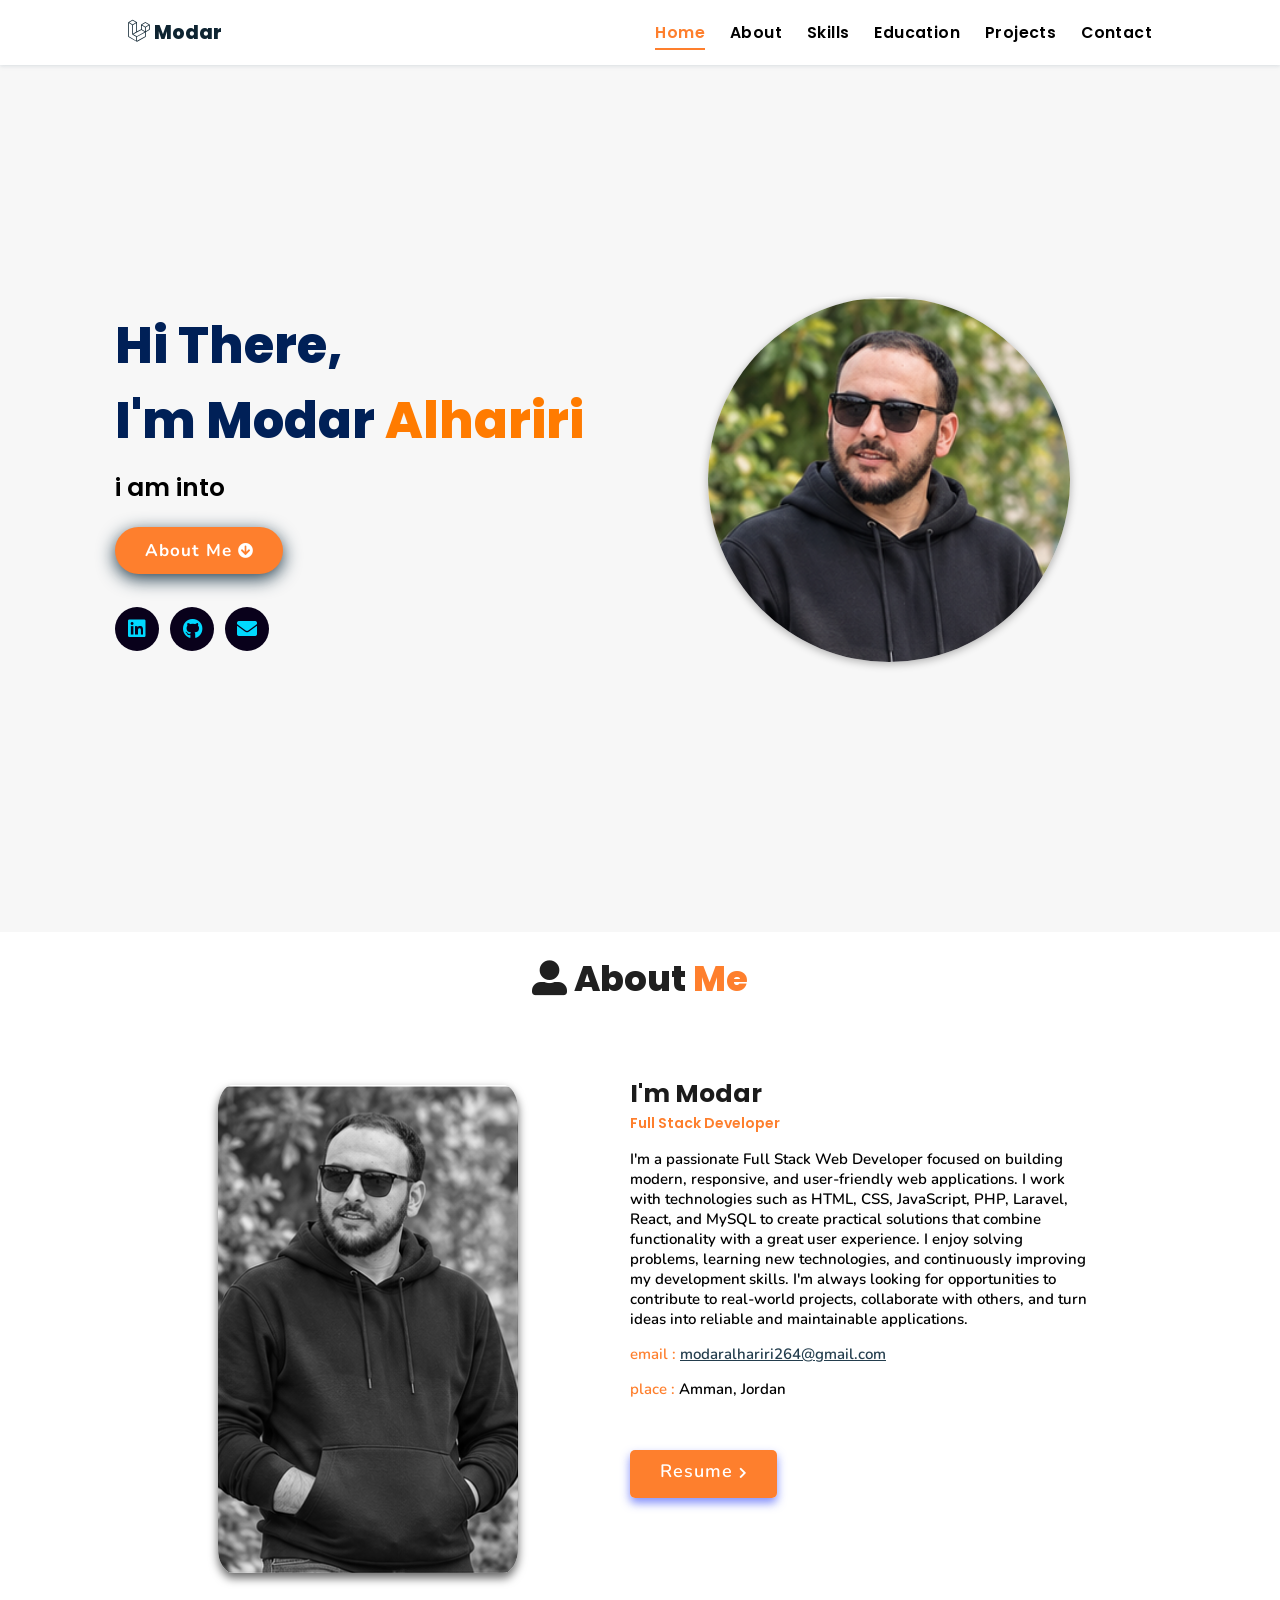
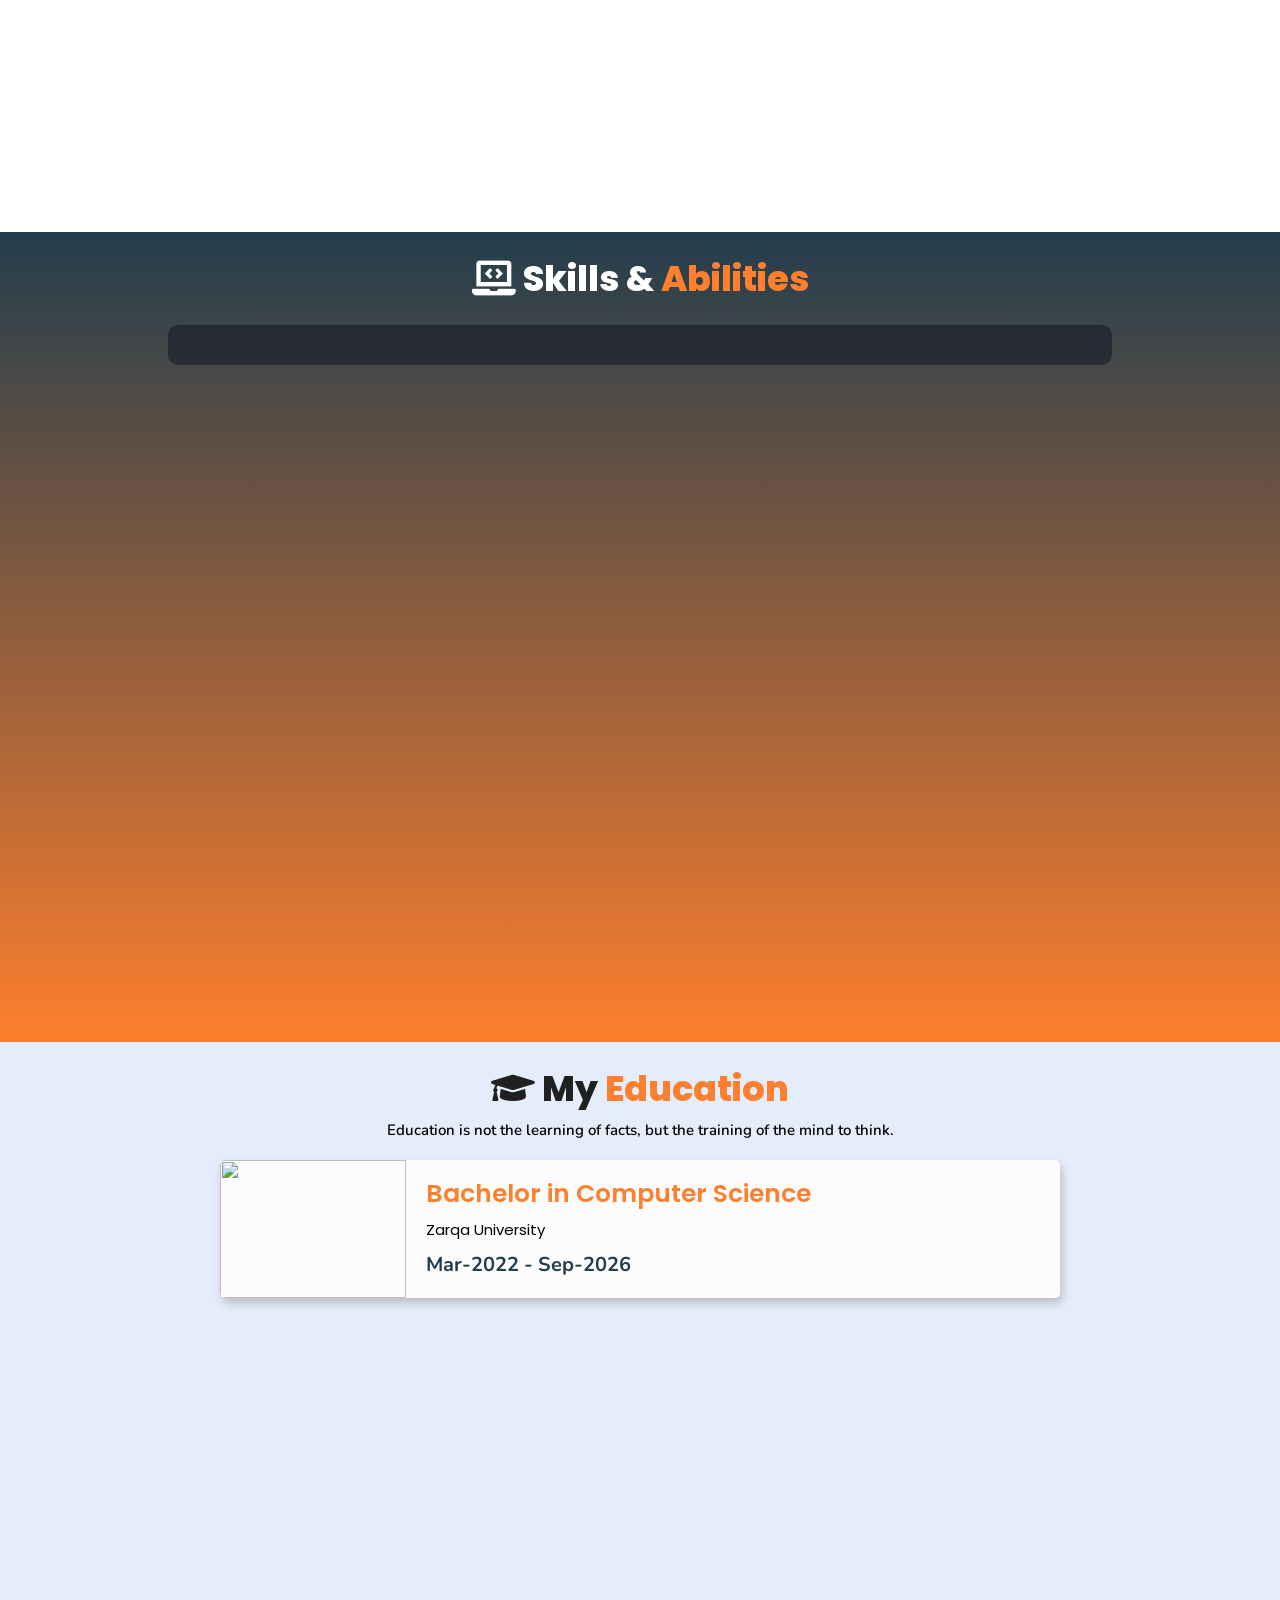
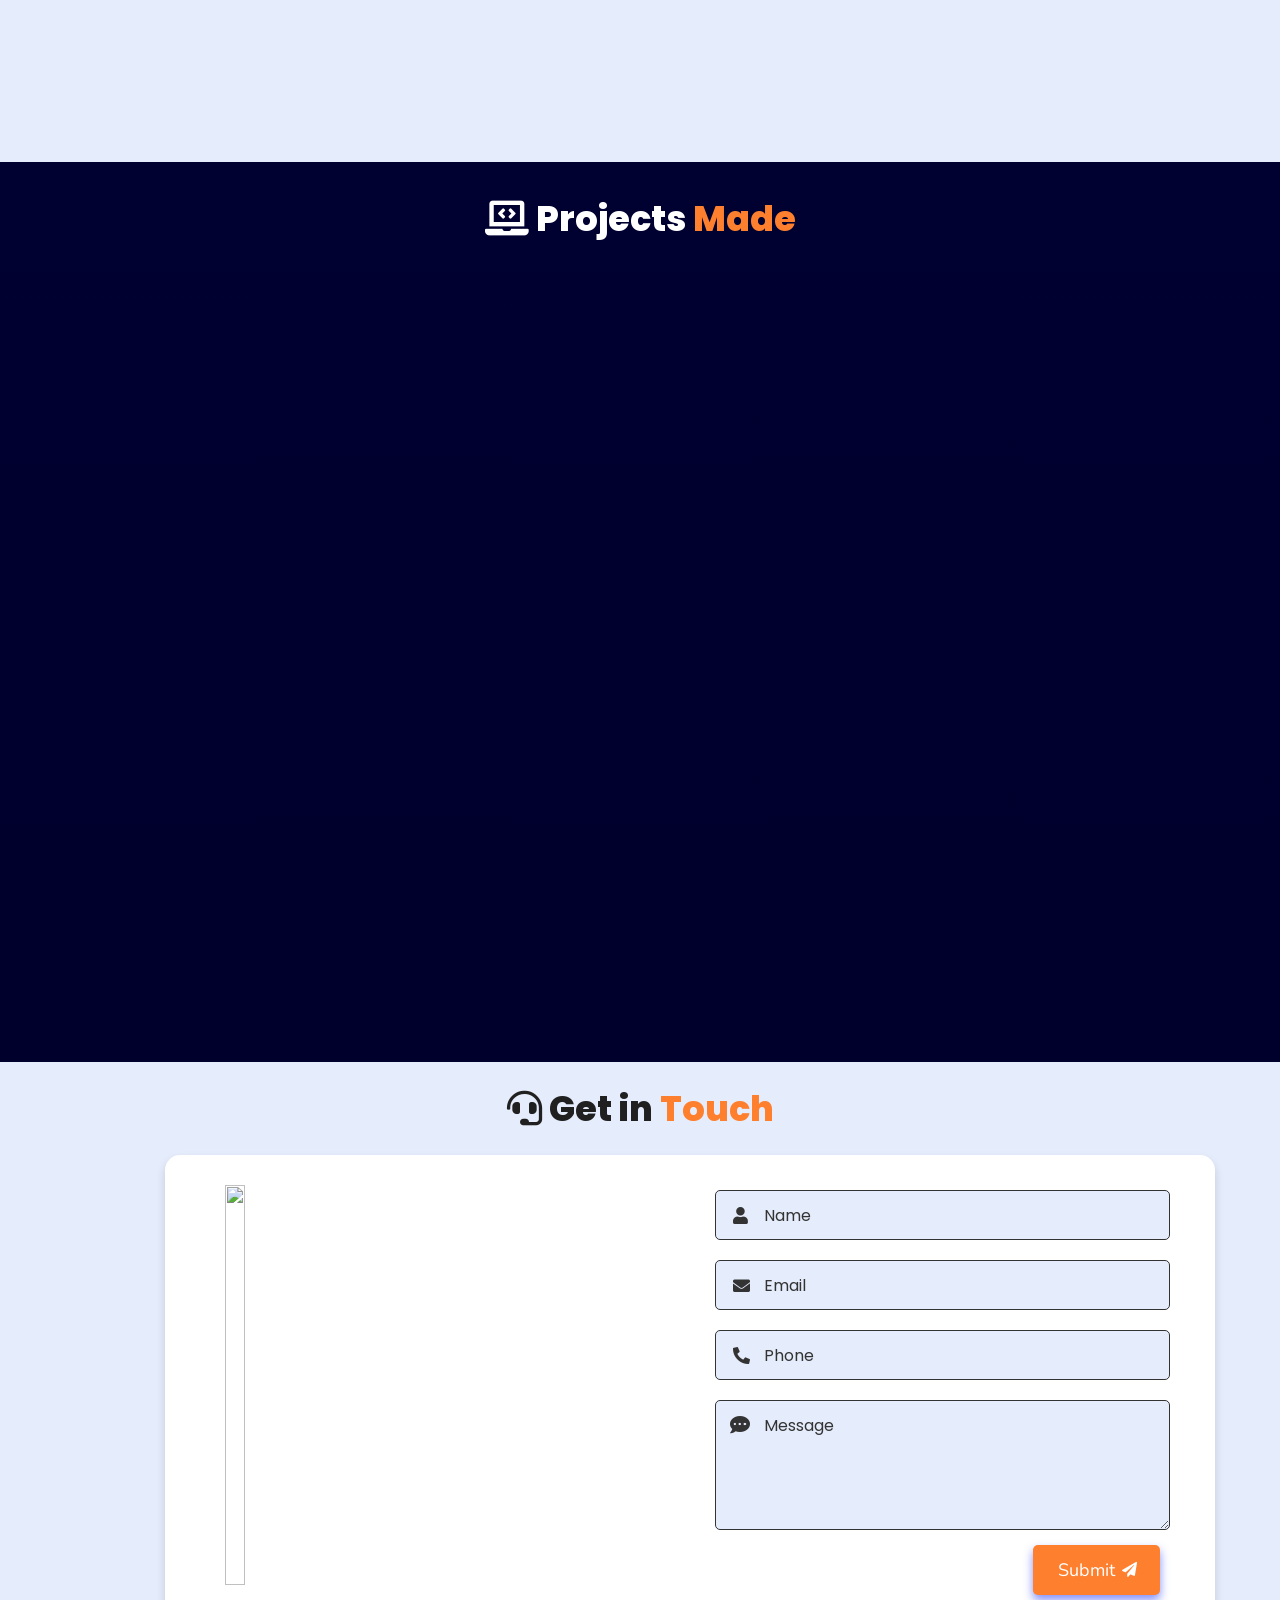
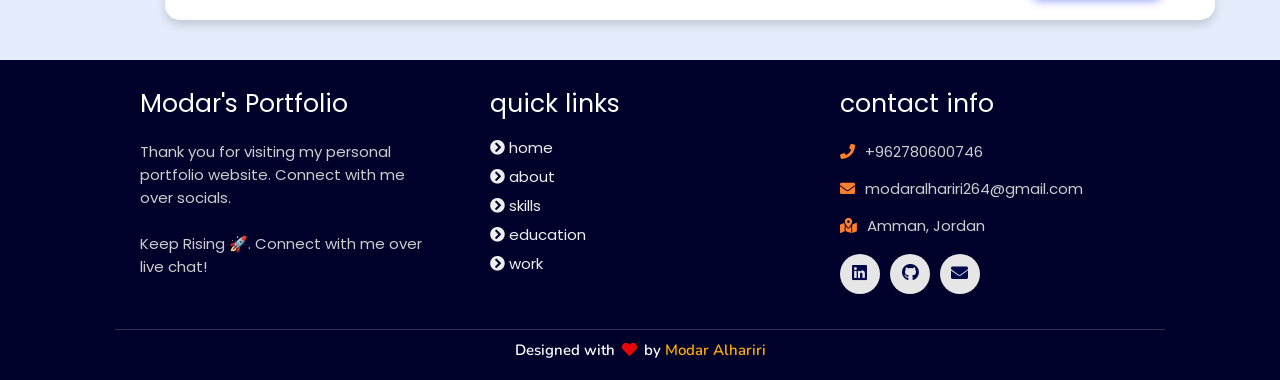
==== index.html @ 778450c9 "my portfolio" ====
<!DOCTYPE html>
<html lang="en">
<head>
    <meta charset="UTF-8">
    <meta http-equiv="X-UA-Compatible" content="IE=edge">
    <meta name="viewport" content="width=device-width, initial-scale=1.0">
    <meta name="keywords" content="Modar Alhariri, portfolio, Modar, full stack dev, personal portfolio lifecodes, portfolio design, portfolio website, personal portfolio" />
    <meta name="description" content="Welcome to Modar's Portfolio. Full-Stack Web Developer and Android App Developer" />
    <!-- Custom CSS -->
    <link rel="stylesheet" href="./assets/css/style.css">
    <!-- Font Awesome -->
    <link rel="stylesheet" href="https://cdnjs.cloudflare.com/ajax/libs/font-awesome/5.15.3/css/all.min.css" integrity="sha512-iBBXm8fW90+nuLcSKlbmrPcLa0OT92xO1BIsZ+ywDWZCvqsWgccV3gFoRBv0z+8dLJgyAHIhR35VZc2oM/gI1w==" crossorigin="anonymous" referrerpolicy="no-referrer" />
    <!-- Favicon -->
    <link id='favicon' rel="shortcut icon" href="./assets/images/favicon.png" type="image/x-png">
    
    <title>Portfolio | Modar Alhariri</title>
</head>
<body oncontextmenu="return false">

<!-- pre loader -->
<!-- <div class="loader-container">
  <img draggable="false" src="./assets/images/preloader.gif" alt="">
</div> -->

<!-- navbar starts -->
 <br>
 <br>
<header>
        <a href="/" class="logo"><i class="fab fa-laravel"></i> Modar</a>

        <div id="menu" class="fas fa-bars"></div>
        <nav class="navbar">
            <ul>
            <li><a class="active" href="#home">Home</a></li>
            <li><a href="#about">About</a></li>
            <li><a href="#skills">Skills</a></li>
            <li><a href="#education">Education</a></li>
            <li><a href="#work">Projects</a></li>
            <!-- <li><a href="#experience">Experience</a></li> -->
            <li><a href="#contact">Contact</a></li>
            </ul>
        </nav>
</header>
<!-- navbar ends -->


<!-- hero section starts -->
<section class="home" id="home">
    <div id="particles-js"></div>

    <div class="content">
    <h2>Hi There,<br/> I'm Modar <span>Alhariri</span></h2>
    <p>i am into <span class="typing-text"></span></p>
    <a href="#about" class="btn"><span>About Me</span>
      <i class="fas fa-arrow-circle-down"></i>
    </a>
    <div class="socials">
        <ul class="social-icons">
          <li><a class="linkedin" aria-label="LinkedIn" href="https://www.linkedin.com/in/modar-alhariri/" target="_blank"><i class="fab fa-linkedin"></i></a></li> 
          <li><a class="github" aria-label="GitHub" href="https://github.com/Modar-Alhariri" target="_blank"><i class="fab fa-github"></i></a></li>
          <li><a href="mailto:modaralhariri264@gmail.com" class="fas fa-envelope" aria-label="Mail" target="_blank"></a></li>
          <!-- <li><a class="twitter" aria-label="Twitter" href="https://twitter.com/jigar_sable" target="_blank"><i class="fab fa-twitter"></i></a></li> -->
          <!-- <li><a class="telegram" aria-label="Telegram" href="https://t.me/lifecode5" target="_blank"><i class="fab fa-telegram-plane"></i></a></li> -->
          <!-- <li><a class="instagram" aria-label="Instagram" href="https://www.instagram.com/jigarsable.dev"><i class="fab fa-instagram" target="_blank"></i></a></li> -->
          <!-- <li><a class="dev" aria-label="WhatsApp" href="https://dev.to/jigarsable" target="_blank"><i class="fab fa-dev"></i></a></li> -->
        </ul>
      </div>
    </div>
<div class="image">
    <img draggable="false" class="tilt" src="./assets/images/hero.png" alt="profile picture" >
</div>
</section>
<!-- hero section ends -->


<!-- about section starts -->
<section class="about" id="about">
    <h2 class="heading"><i class="fas fa-user-alt"></i> About <span style="color: #FE7F2D;">Me</span></h2>
    
    <div class="row">

    <div class="image">
        <img draggable="false" class="tilt" src="./assets/images/hero2.png" alt="">
    </div>
    <div class="content">
        <h3>I'm Modar</h3>
        <span class="tag">Full Stack Developer</span>
        
        <p>I'm a passionate Full Stack Web Developer focused on building modern, responsive, and user-friendly web applications. I work with technologies such as HTML, CSS, JavaScript, PHP, Laravel, React, and MySQL to create practical solutions that combine functionality with a great user experience.

           I enjoy solving problems, learning new technologies, and continuously improving my development skills. I'm always looking for opportunities to contribute to real-world projects, collaborate with others, and turn ideas into reliable and maintainable applications. </p>
        
        <div class="box-container">
            <!-- <div class="box">
              <p><span> age: </span> 20</p>
              <p><span> phone : </span> +91 XXX-XXX-XXXX</p>
            </div> -->
            <div class="box">
              <p><span> email : </span> <a href="mailto:modaralhariri264@gmail.com" style="color: #233D4D; text-decoration: underline;">modaralhariri264@gmail.com</a></p>
              <p><span> place : </span> Amman, Jordan </p>
            </div>
        </div>
        
        <div class="resumebtn">
            <a href="https://drive.google.com/file/d/1rZiXl562q7aVyk1kJ2nO85YBAq8ixTiw/view" target="_blank" class="btn"><span>Resume</span>
                <i class="fas fa-chevron-right"></i>
            </a>
        </div>

    </div>
    </div>
</section>
<!-- about section ends -->

<!-- skills section starts -->
<section class="skills" id="skills">

    <h2 class="heading"><i class="fas fa-laptop-code"></i> Skills & <span>Abilities</span></h2>

    <div class="container">
          <div class="row" id="skillsContainer">

            <!-- <div class="bar">
              <div class="info">
                <img src="https://img.icons8.com/color/48/000000/adobe-xd.png"/>
                <span>AdobeXD</span>
              </div>
            </div> -->

      </div>
</div>
</section>
<!-- skills section ends -->


<!-- education section starts -->
<section class="education" id="education">

  <h1 class="heading"><i class="fas fa-graduation-cap"></i> My <span style="color: #FE7F2D;">Education</span></h1>

    <p class="qoute">Education is not the learning of facts, but the training of the mind to think.</p>

    <div class="box-container">

    <div class="box">
        <div class="image">
        <img draggable="false" src="https://tse4.mm.bing.net/th/id/OIP._4QsrAkvlSjh6GRuEsWIvAHaE8?r=0&rs=1&pid=ImgDetMain&o=7&rm=3" alt="">
        </div>
        <div class="content">
        <h3>Bachelor in Computer Science</h3>
        <p>Zarqa University  </p>
        <h4>Mar-2022  -  Sep-2026 </h4>
        </div>
    </div>

    <!-- <div class="box">
      <div class="image">
      <img draggable="false" src="./assets/images/educat/school.jpg" alt="">
      </div>
      <div class="content">
      <h3>HSC Science | Informatic Practices</h3>
      <p>Shri  L. G. Haria Multipurpose School | CBSE</p>
      <h4>2018-2020 | Completed</h4>
      </div>
    </div> -->

</div>
</section>
<!-- education section ends -->


<!-- work project section starts -->
<section class="work" id="work">

  <h2 class="heading"><i class="fas fa-laptop-code"></i> Projects <span>Made</span></h2>

  <div class="box-container">

    <!-- <div class="box tilt">
      <img draggable="false" src="./assets/images/projects/portfolio1.PNG" alt="" />
      <div class="content">
        <div class="tag">
        <h3>Portfolio Website</h3>
        </div>
        <div class="desc">
          <p>Personal portfolio website. Don't need much info about it, just scroll down. You're here only!</p>
          <div class="btns">
            <a href="#" class="btn" target="_blank"><i class="fas fa-eye"></i> View</a>
            <a href="https://github.com/jigar-sable/Portfolio-Website" class="btn" target="_blank">Code <i class="fas fa-code"></i></a>
          </div>
        </div>
      </div>
    </div> -->

</div>

<!-- view all button -->
<!-- <div class="viewall">
  <a href="/projects" class="btn"><span>View All</span>
    <i class="fas fa-arrow-right"></i>
</a>
</div> -->

</section>
<!-- work project section ends -->

<!-- experience section starts -->
<!-- <section class="experience" id="experience">

  <h2 class="heading"><i class="fas fa-briefcase"></i> Experience </h2>

  <div class="timeline">

    <div class="container right">
      <div class="content">
        <div class="tag">
          <h2>Self Employed</h2>
        </div>
        <div class="desc">
            <h3>Full Stack Developer</h3>
            <p>Oct 2021 - present</p>
        </div>
      </div>
    </div>

    <div class="container left">
      <div class="content">
        <div class="tag">
          <h2>Mapstreak Flyseas</h2>
        </div>
        <div class="desc">
            <h3>Web Developer | Internship</h3>
            <p>June 2021 - Dec 2021</p>
        </div>
      </div>
    </div>

    <div class="container right">
      <div class="content">
        <div class="tag">
          <h2>The Spark Foundation</h2>
        </div>
        <div class="desc">
            <h3>Website Developer | Internship</h3>
            <p>May 2021 - June 2021</p>
        </div>
      </div>
    </div>

    <div class="container left">
      <div class="content">
        <div class="tag">
          <h2>The Spark Foundation</h2>
        </div>
        <div class="desc">
            <h3>Mobile Application Developer | Internship</h3>
            <p>April 2021 - May 2021</p>
        </div>
      </div>
    </div>

    <div class="container right">
      <div class="content">
        <div class="tag">
          <h2>Frshr Technologies</h2>
        </div>
        <div class="desc">
            <h3>Wordpress Developer | Internship</h3>
            <p>April 2021 - April 2021</p>
        </div>
      </div>
    </div>

    <div class="container left">
      <div class="content">
        <div class="tag">
          <h2>WonderingBlog</h2>
        </div>
        <div class="desc">
            <h3>Web Development & SEO | Internship</h3>
            <p>March 2021 - April 2021</p>
        </div>
      </div>
    </div>
  </div>

  <div class="morebtn">
    <a href="/experience" class="btn"><span>View All</span>
      <i class="fas fa-arrow-right"></i>
  </a>
  </div>

</div>

</section> -->
<!-- experience section ends -->

<!-- contact section starts -->
<section class="contact" id="contact">
  
  <h2 class="heading"><i class="fas fa-headset"></i> Get in <span style="color: #FE7F2D;">Touch</span></h2>

  <div class="container">
    <div class="content">
      <div class="image-box">
        <img draggable="false" src="./assets/images/contact1.png" alt="">
      </div>
    <form id="contact-form">
      
      <div class="form-group">
        <div class="field">
          <input type="text" name="name" placeholder="Name" required>
          <i class='fas fa-user'></i>
        </div>
        <div class="field">
          <input type="text" name="email" placeholder="Email" required>
          <i class='fas fa-envelope'></i>
        </div>
        <div class="field">
          <input type="text" name="phone" placeholder="Phone">
          <i class='fas fa-phone-alt'></i>
        </div>
        <div class="message">
        <textarea placeholder="Message" name="message" required></textarea>
        <i class="fas fa-comment-dots"></i>
        </div>
        </div>
      <div class="button-area">
        <button type="submit">
          Submit <i class="fa fa-paper-plane"></i></button>
      </div>
    </form>
  </div>
  </div>
</section>
<!-- contact section ends -->


<!-- footer section starts -->
<section class="footer" >

  <div class="box-container">

      <div class="box">
          <h3>Modar's Portfolio</h3>
          <p>Thank you for visiting my personal portfolio website. Connect with me over socials. <br/> <br/> Keep Rising 🚀. Connect with me over live chat!</p>
      </div>

      <div class="box">
          <h3>quick links</h3>
          <a href="#home"><i class="fas fa-chevron-circle-right"></i> home</a>
          <a href="#about"><i class="fas fa-chevron-circle-right"></i> about</a>
          <a href="#skills"><i class="fas fa-chevron-circle-right"></i> skills</a>
          <a href="#education"><i class="fas fa-chevron-circle-right"></i> education</a>
          <a href="#work"><i class="fas fa-chevron-circle-right"></i> work</a>
          <!-- <a href="#experience"><i class="fas fa-chevron-circle-right"></i> experience</a> -->
      </div>

      <div class="box">
          <h3>contact info</h3>
          <p> <i class="fas fa-phone"></i>+962780600746</p>
          <p> <i class="fas fa-envelope"></i>modaralhariri264@gmail.com</p>
          <p> <i class="fas fa-map-marked-alt"></i>Amman, Jordan</p>
          <div class="share">

              <a href="https://www.linkedin.com/in/modar-alhariri/" class="fab fa-linkedin" aria-label="LinkedIn" target="_blank"></a>
              <a href="https://github.com/Modar-Alhariri" class="fab fa-github" aria-label="GitHub" target="_blank"></a>
              <a href="mailto:modaralhariri264@gmail.com" class="fas fa-envelope" aria-label="Mail" target="_blank"></a>
              <!-- <a href="https://twitter.com/jigar_sable" class="fab fa-twitter" aria-label="Twitter" target="_blank"></a> -->
              <!-- <a href="https://t.me/lifecode5" class="fab fa-telegram-plane" aria-label="Telegram" target="_blank"></a> -->
          </div>
      </div>
  </div>

  <h1 class="credit">Designed with <i class="fa fa-heart pulse"></i> by <a href="https://www.linkedin.com/in/modar-alhariri/"> Modar Alhariri</a></h1>

</section>
<!-- footer section ends -->


<!-- scroll top btn -->
<a href="#home" aria-label="ScrollTop" class="fas fa-angle-up" id="scroll-top"></a>
<!-- scroll back to top -->


<!-- ==== ALL MAJOR JAVASCRIPT CDNS STARTS ==== -->
<!-- jquery cdn -->
<script src="https://cdnjs.cloudflare.com/ajax/libs/jquery/3.6.0/jquery.min.js" integrity="sha512-894YE6QWD5I59HgZOGReFYm4dnWc1Qt5NtvYSaNcOP+u1T9qYdvdihz0PPSiiqn/+/3e7Jo4EaG7TubfWGUrMQ==" crossorigin="anonymous" referrerpolicy="no-referrer"></script>

<!-- typed.js cdn -->
<script src="https://cdnjs.cloudflare.com/ajax/libs/typed.js/2.0.5/typed.min.js" integrity="sha512-1KbKusm/hAtkX5FScVR5G36wodIMnVd/aP04af06iyQTkD17szAMGNmxfNH+tEuFp3Og/P5G32L1qEC47CZbUQ==" crossorigin="anonymous" referrerpolicy="no-referrer"></script>

<!-- particle.js links -->
<script src="./assets/js/particles.min.js"></script>
<script src="./assets/js/app.js"></script>

<!-- vanilla tilt.js links -->
<script src="https://cdnjs.cloudflare.com/ajax/libs/vanilla-tilt/1.7.0/vanilla-tilt.min.js" integrity="sha512-SttpKhJqONuBVxbRcuH0wezjuX+BoFoli0yPsnrAADcHsQMW8rkR84ItFHGIkPvhnlRnE2FaifDOUw+EltbuHg==" crossorigin="anonymous" referrerpolicy="no-referrer"></script>

<!-- scroll reveal anim -->
<script src="https://unpkg.com/scrollreveal"></script>

<script
      type="text/javascript"
      src="https://cdn.jsdelivr.net/npm/emailjs-com@3/dist/email.min.js"
    ></script>

<!-- ==== ALL MAJOR JAVASCRIPT CDNS ENDS ==== -->

<script src="./assets/js/script.js"></script>

</body>
</html>
---- assets/css/style.css ----
@import url("https://fonts.googleapis.com/css2?family=Poppins:wght@400;600;700&display=swap");
@import url("https://fonts.googleapis.com/css2?family=Nunito:ital,wght@0,300;0,400;0,600;0,700;1,300;1,400&display=swap");

* {
  margin: 0;
  padding: 0;
  box-sizing: border-box;
  text-decoration: none;
  outline: none;
  border: none;
  /* text-transform: capitalize; */
  transition: all 0.2s linear;
}
html {
  font-size: 62.5%;
  overflow-x: hidden;
  scroll-behavior: smooth;
}
body {
  background: #f7f7f7;
  font-family: "Poppins", sans-serif;
}

*::selection {
  background: #00ae1a;
  color: #fff;
}

html {
  font-size: 62.5%;
  overflow-x: hidden;
}
html::-webkit-scrollbar {
  width: 0.8rem;
}
html::-webkit-scrollbar-track {
  background: rgb(235, 202, 245);
}
html::-webkit-scrollbar-thumb {
  background: #00af38;
}

/* pre loader start */
.loader-container {
  position: fixed;
  top: 0;
  left: 0;
  z-index: 10000;
  background: #e6eff1;
  display: flex;
  align-items: center;
  justify-content: center;
  height: 100%;
  width: 100%;
}
.loader-container.fade-out {
  top: -120%;
}
/* pre loader end */

/* navbar starts */
header {
  position: fixed;
  top: 0;
  left: 0;
  right: 0;
  z-index: 1000;
  display: flex;
  align-items: center;
  justify-content: space-between;
  padding: 1.7rem 10%;
  height: 6.5rem;
  background-color: #fff;
  box-shadow: 0 1px 4px rgba(146, 161, 176, 0.3);
}
section {
  min-height: 100vh;
  padding: 2rem 9%;
}
.heading {
  font-size: 3.5rem;
  color: rgb(32, 32, 32);
  font-weight: 800;
  text-align: center;
}
.heading span {
  color: rgb(115, 3, 167);
}
header .logo {
  font-size: 1.9rem;
  font-weight: 800;
  text-decoration: none;
  color: #0e2431;
}
header .logo i {
  font-size: 2.2rem;
}
header .logo:hover {
  color: #FE7F2D;
}
header .navbar ul {
  list-style: none;
  display: flex;
  justify-content: center;
  align-items: center;
}
header .navbar li {
  margin-left: 2.5rem;
}
header .navbar ul li a {
  font-size: 1.57rem;
  color: #000000;
  font-weight: 600;
  text-decoration: none;
  letter-spacing: 0.04rem;
  transition: 0.2s;
}
header .navbar ul li a.active,
header .navbar ul li a:hover {
  color: #FE7F2D;
  border-bottom: 0.2rem solid #FE7F2D;
  padding: 0.5rem 0;
}
/* navbar ends */

/* hamburger icon starts*/
#menu {
  font-size: 3rem;
  cursor: pointer;
  color: rgb(23, 63, 2);
  display: none;
}
@media (max-width: 768px) {
  #menu {
    display: block;
  }
  header .navbar {
    position: fixed;
    top: 6.5rem;
    right: -120%;
    width: 75%;
    height: 100%;
    text-align: left;
    align-items: flex-start;
    background-color: #0e0f31;
  }
  header .navbar ul {
    flex-flow: column;
    padding: 1rem;
  }
  header .navbar ul li {
    text-align: center;
    width: 100%;
    margin: 1rem 0;
    border-radius: 0.5rem;
    width: 26rem;
  }
  header .navbar ul li a {
    display: block;
    padding: 1rem;
    text-align: left;
    color: #fff;
    font-size: 2rem;
  }
  header .navbar ul li a.active,
  header .navbar ul li a:hover {
    padding: 1rem;
    color: #fff;
    border-radius: 0.5rem;
    border-bottom: 0.5rem solid #6D0808;
  }
  .fa-times {
    transform: rotate(180deg);
  }
  header .navbar.nav-toggle {
    right: 0;
  }
}
/* hamburger icon ends */

/* hero section starts*/
.home {
  position: relative;
  display: flex;
  flex-wrap: wrap;
  gap: 1.5rem;
  min-height: 100vh;
  align-items: center;
}
.home #particles-js {
  position: absolute;
  top: 0;
  left: 0;
  height: 100%;
  width: 100%;
}
.home::before {
  content: "";
  position: absolute;
  top: 0;
  left: 0;
  height: 100%;
  width: 100%;
}
.home .content {
  flex: 1 1 40rem;
  padding-top: 1rem;
  z-index: 1;
}
.home .image {
  flex: 1 1 40rem;
  z-index: 1;
}
.home .image img {
  width: 70%;
  margin-left: 6rem;
  border-radius: 50%;
  box-shadow: 0 2px 8px rgba(0, 0, 0, 0.3);
  cursor: pointer;
}
.home .image img:hover {
  box-shadow: 0 5px 15px rgba(0, 0, 0, 0.5);
}
.home .content h2 {
  font-size: 5rem;
  font-weight: 800;
  color: #002057;
}
.home .content h2 span {
  font-size: 5rem;
  font-weight: 800;
  color: #ff7b00;
}
.home .content p {
  font-size: 2.5rem;
  color: #000;
  font-weight: 600;
  padding: 1rem 0;
}
.home .content p span {
  font-size: 2.5rem;
  color: #FE7F2D;
  font-weight: 600;
  padding: 1rem 0;
}
.home .btn {
  margin-top: 1rem;
  position: absolute;
  line-height: 0;
  padding: 1.6rem 3rem;
  border-radius: 4em;
  transition: 0.5s;
  color: #fff;
  background: #FE7F2D;
  box-shadow: 0px 5px 18px #233D4D;
  font-family: "Nunito", sans-serif;
}
.home .btn span {
  font-weight: 700;
  font-size: 1.7rem;
  letter-spacing: 0.1rem;
}
.home .btn i {
  margin-left: 0.3rem;
  font-size: 1.5rem;
  transition: 0.3s;
}
.home .btn:hover {
  background: #1a047e;
}
.home .btn:hover i {
  transform: translateX(5px);
}
/* social icons start */
.socials {
  position: relative;
  margin-top: 9rem;
}
.socials .social-icons {
  padding-left: 0;
  margin-bottom: 0;
  list-style: none;
}
.socials .social-icons li {
  display: inline-block;
  margin-bottom: 14px;
}
.social-icons a {
  font-size: 2rem;
  display: inline-block;
  line-height: 44px;
  color: #00d9ff;
  background-color: #09011b;
  width: 44px;
  height: 44px;
  text-align: center;
  margin-right: 8px;
  border-radius: 100%;
  -webkit-transition: all 0.2s linear;
  -o-transition: all 0.2s linear;
  transition: all 0.2s linear;
}
.social-icons a:active,
.social-icons a:focus,
.social-icons a:hover {
  color: #fff;
  background-color: #0685da;
}
.social-icons a.github:hover {
  background-color: #0e0e0e;
}
.social-icons a.twitter:hover {
  background-color: #00aced;
}
.social-icons a.linkedin:hover {
  background-color: #007bb6;
}
.social-icons a.dev:hover {
  background-color: #070707;
}
.social-icons a.instagram:hover {
  background-color: #ee00da;
}
/* social icons end */

/* hero media queries starts*/
@media (max-width: 450px) {
  .home .btn {
    margin: 4rem 0;
  }
  .socials {
    margin-top: 12rem;
  }
  .home .image img {
    margin-top: -12rem;
  }
  .home .content p {
    font-size: 2.2rem;
  }
  .home .content p span {
    font-size: 2.2rem;
  }
}
/* hero media queries ends*/
/* hero section end */

/* about section starts */
.about {
  background: rgb(255, 255, 255);
}
.about .row {
  display: flex;
  flex-direction: row;
  gap: 2rem;
  flex-wrap: wrap;
  padding: 4rem;
}
.about .row .image {
  text-align: center;
  flex: 1 1 35rem;
}
.about .row .image img {
  margin: 4rem;
  width: 30rem;
  height: auto;
  border-radius: 5%;
  box-shadow: 0 5px 10px rgba(0, 0, 0, 0.6);
  mix-blend-mode: luminosity;
  transition: 0.3s;
  cursor: pointer;
}
.about .row .image img:hover {
  mix-blend-mode: normal;
}
.about .row .content {
  flex: 1 1 45rem;
  padding: 3rem;
}
.about .row .content h3 {
  color: rgb(27, 27, 27);
  font-size: 2.5rem;
}
.about .row .content .tag {
  font-size: 1.4rem;
  color: #FE7F2D;
  font-weight: 600;
  margin-top: 1rem;
}
.about .row .content p {
  font-size: 1.5rem;
  margin-top: 1.5rem;
  font-family: "Nunito";
  font-weight: 600;
  text-transform: none;
}
.about .row .content .box-container {
  display: flex;
  flex-wrap: wrap;
  gap: 1.5rem;
  font-family: "Nunito";
  font-weight: 600;
}
.about .row .content .box-container .box p {
  text-transform: none;
}
.about .row .content .box-container .box p span {
  color: #FE7F2D;
}
.resumebtn {
  margin-top: 6rem;
}
.resumebtn .btn {
  padding: 1.7rem 3rem;
  border-radius: 0.5em;
  transition: 0.3s;
  color: #fff;
  background: #FE7F2D;
  box-shadow: 0px 5px 10px rgba(48, 68, 247, 0.6);
  font-family: "Nunito", sans-serif;
}
.resumebtn .btn span {
  font-weight: 600;
  font-size: 1.8rem;
  letter-spacing: 0.1rem;
}
.resumebtn .btn i {
  margin-left: 0.3rem;
  font-size: 1.2rem;
  transition: 0.3s;
}
.resumebtn .btn:hover {
  background: #1a047e;
}
.resumebtn .btn:hover i {
  transform: translateX(5px);
}
/* about media queries starts*/
@media screen and (max-width: 600px) {
  .about .row .image {
    margin-top: 2rem;
  }
  .about .row .image img {
    margin: 0 auto;
    width: 80%;
    mix-blend-mode: normal;
  }
  .about .row {
    padding: 0.5rem;
    margin-bottom: 7rem;
  }
  .about .row .content {
    padding: 1rem;
  }
  .about .row .content .box-container {
    gap: 0;
  }
}
/* about media queries ends*/
/* about section ends */

/* skills section starts */
.skills {
  min-height: 90vh;
  background: linear-gradient(to bottom, #233D4D, #FE7F2D);
}
.skills h2 {
  color: #fff;
}
.skills .heading span {
  color: #FE7F2D;
}
.skills .container {
  background: rgba(0, 0, 22, 0.4);
  color: #fff;
  border-radius: 1rem;
  padding: 2rem;
  width: 90%;
  margin: auto;
  margin-top: 2rem;
}
.skills .container .row {
  display: grid;
  grid-template-columns: repeat(5, 1fr);
  flex-wrap: wrap;
  gap: 1.8rem;
}
.skills .container .bar {
  margin-bottom: 15px;
  padding: 10px;
  border-radius: 1rem;
  box-shadow: 0 4px 10px rgba(0, 0, 0, 0.2);
  background: rgba(0, 0, 22, 0.9);
  transition: 0.2s;
}
.skills .container .bar:hover {
  box-shadow: 0 8px 10px rgba(0, 2, 68, 0.8) !important;
  background-color: rgba(0, 0, 0, 0.9) !important;
}
.skills .container .bar .info {
  display: flex;
  flex-direction: column;
  align-items: center;
  gap: 1rem;
  margin-top: 1rem;
}
.skills .container .bar .info i {
  font-size: 4rem;
}
.skills .container .bar .info span {
  font-size: 2rem;
  font-weight: 500;
  font-family: "Poppins";
  margin-left: 0.5rem;
}
/* skills media queries starts*/
@media screen and (max-width: 600px) {
  .skills .container {
    padding: 0;
    margin: 0;
  }
  .skills .container .row {
    grid-template-columns: repeat(2, 1fr);
    margin: 1rem;
    padding: 2rem 0.2rem 2rem 0.2rem;
    gap: 1rem;
  }
  .skills .container {
    margin-top: 5px;
    width: 100%;
  }
}
/* skills media queries ends*/
/* skills section ends */

/* education section starts */
.education {
  background: #e5ecfb;
  min-height: 80vh;
}
.education .qoute {
  font-size: 1.5rem;
  text-align: center;
  font-family: "Nunito", sans-serif;
  font-weight: 600;
  margin-top: 0.5rem;
}
.education .box-container {
  display: flex;
  flex-wrap: wrap;
  justify-content: center;
  align-items: center;
  flex-direction: column;
}
.education .box-container .box {
  display: flex;
  flex-direction: row;
  width: 80%;
  border-radius: 0.5rem;
  box-shadow: 0.2rem 0.5rem 1rem rgba(0, 0, 0, 0.2);
  text-align: center;
  position: relative;
  margin-top: 2rem;
  overflow: hidden;
  transition: 0.3s;
  background: rgb(252, 252, 252);
}
.education .box-container .box:hover {
  transform: scale(1.03);
  box-shadow: 1rem 0.5rem 1.2rem rgba(0, 0, 0, 0.3);
}
.education .box-container .box .image {
  flex: 1 1 20rem;
  width: 100%;
}
.education .box-container .box img {
  object-fit: cover;
  position: relative;
  width: 100%;
  height: 100%;
}
.education .box-container .box .content {
  position: relative;
  display: flex;
  flex-direction: column;
  padding: 1rem;
  flex-wrap: wrap;
  flex: 1 1 70rem;
}
.education .box-container .box .content h3 {
  font-size: 2.5rem;
  color: #FE7F2D;
  padding: 0.5rem 0;
  font-weight: 600;
  text-align: left;
  margin-left: 1rem;
}
.education .box-container .box .content p {
  font-size: 1.5rem;
  margin-left: 1rem;
  text-align: left;
}
.education h4 {
  font-size: 2rem;
  color: #233D4D;
  text-align: left;
  margin: 1rem;
  font-family: "Nunito", sans-serif;
  font-weight: 700;
}

/* education media queries starts*/
@media screen and (max-width: 600px) {
  .education .box-container .box {
    flex-direction: column;
    width: 100%;
  }
  .education .box-container .box .image {
    width: 100%;
    height: 25rem;
  }
  .education .box-container .box img {
    width: 100%;
  }
  .education .box-container .box .content {
    position: relative;
    display: flex;
    flex-direction: column;
    padding: 1rem;
    flex-wrap: wrap;
    flex: 0;
  }
  .education .btns {
    margin-top: 2rem;
    margin-left: 1rem;
    margin-right: 1rem;
    flex-wrap: wrap;
  }
}
/* education media queries ends*/
/* education section ends */

/* work section starts */
.work {
  /* background: #010124; */
  background: linear-gradient(to bottom, #000031, #00002c);
}
.work h2 {
  color: #fff;
  padding: 1rem;
}
.work .heading span {
  color: #FE7F2D;
}
.work .box-container {
  display: flex;
  flex-wrap: wrap;
  gap: 1.5rem;
  margin: 2rem;
}
.work .box-container .box {
  flex: 1 1 30rem;
  border-radius: 0.5rem;
  box-shadow: 0 0.5rem 1rem rgba(0, 0, 0, 0.1);
  position: relative;
  overflow: hidden;
  height: 40rem;
}
.work .box-container .box img {
  height: 100%;
  width: 100%;
  object-fit: cover;
}
.work .box-container .box .content {
  height: 100%;
  width: 100%;
  position: absolute;
  top: 85%;
  left: 0;
  background: rgba(255, 255, 255, 0.9);
  display: flex;
  flex-direction: column;
}
.work .box-container .box .content .tag {
  display: flex;
  flex-direction: row;
  justify-content: space-between;
  align-items: center;
  height: 4.5rem;
  width: 100%;
  padding-left: 1rem;
  background: #FE7F2D;
  color: #EAECF0;
}
.work .box-container .box .content .tag h3 {
  font-size: 2rem;
}
.work .box-container .box:hover .content {
  top: 25%;
}
.work .desc {
  margin: 2rem;
  display: flex;
  flex-direction: column;
  justify-content: center;
}
.work .desc p {
  font-size: 1.5rem;
}
.work .desc .btns {
  display: flex;
  justify-content: space-between;
  width: 100%;
  margin-top: 2rem;
}
.work .desc .btns .btn {
  line-height: 0;
  display: inline;
  padding: 1.5rem 2.5rem;
  border-radius: 0.5rem;
  font-size: 1.5rem;
  color: #fff;
  background: rgb(12, 12, 12);
  margin-right: 2rem;
}
.work .desc .btns .btn:hover {
  background: #310ae0f5;
}
.work .viewall {
  display: flex;
  justify-content: center;
}
.work .viewall .btn {
  position: relative;
  line-height: 0;
  padding: 1.6rem 3rem;
  border-radius: 0.5em;
  transition: 0.5s;
  color: rgb(255, 255, 255);
  font-weight: 700;
  border: 2px solid #fff;
  box-shadow: 0px 5px 10px rgba(65, 84, 241, 0.4);
  text-align: center;
}
.work .viewall .btn span {
  font-weight: 600;
  font-size: 1.7rem;
  font-family: "Nunito", sans-serif;
}
.work .viewall .btn i {
  margin-left: 0.3rem;
  font-size: 1.5rem;
  transition: 0.3s;
}
.work .viewall .btn:hover {
  background: #fff;
  color: #000;
}
.work .viewall .btn:hover i {
  transform: translateX(5px);
}
/* work section ends */

/* experience section starts */
.experience .timeline {
  position: relative;
  max-width: 1200px;
  margin: 0 auto;
}
.experience .timeline::after {
  content: "";
  position: absolute;
  width: 6px;
  background: #020133;
  top: 0;
  bottom: 0;
  left: 50%;
  margin-left: -3px;
  z-index: -2;
}
.experience .container {
  padding: 10px 40px;
  position: relative;
  background-color: inherit;
  width: 50%;
}
/*circles on timeline*/
.experience .container::after {
  content: "\f0b1";
  position: absolute;
  width: 25px;
  height: 25px;
  right: -17px;
  background-color: rgb(255, 255, 255);
  border: 4px solid #ff9f55;
  top: 15px;
  border-radius: 50%;
  z-index: 100;
  font-size: 1.89rem;
  text-align: center;
  font-weight: 600;
  color: #02094b;
  font-family: "Font Awesome\ 5 Free";
}
.experience .left {
  left: 0;
}
.experience .right {
  left: 50%;
}
/* arrows pointing right */
.experience .left::before {
  content: " ";
  height: 0;
  position: absolute;
  top: 22px;
  width: 0;
  z-index: 1;
  right: 30px;
  border: medium solid #f68c09;
  border-width: 10px 0 10px 10px;
  border-color: transparent transparent transparent #f68c09;
}
/* arrows pointing left  */
.experience .right::before {
  content: " ";
  height: 0;
  position: absolute;
  top: 22px;
  width: 0;
  z-index: 1;
  left: 30px;
  border: medium solid #f68c09;
  border-width: 10px 10px 10px 0;
  border-color: transparent #f68c09 transparent transparent;
}
.experience .right::after {
  left: -16px;
}
.experience .content {
  background-color: #f68c09;
  position: relative;
  border-radius: 6px;
}
.experience .content .tag {
  font-size: 1.3rem;
  padding-top: 1.5rem;
  padding-left: 1.5rem;
}
.experience .content .desc {
  margin-left: 1.5rem;
  padding-bottom: 1rem;
}
.experience .content .desc h3 {
  font-size: 1.5rem;
  font-weight: 600;
}
.experience .content .desc p {
  font-size: 1.2rem;
}
/* view all button */
.morebtn {
  display: flex;
  justify-content: center;
}
.morebtn .btn {
  position: relative;
  line-height: 0;
  padding: 1.6rem 3rem;
  border-radius: 0.5em;
  transition: 0.5s;
  color: #fff;
  background: #2506ad;
  box-shadow: 0px 5px 10px rgba(48, 68, 247, 0.6);
  text-align: center;
}
.morebtn .btn span {
  font-weight: 600;
  font-size: 1.7rem;
  font-family: "Nunito", sans-serif;
}
.morebtn .btn i {
  margin-left: 0.3rem;
  font-size: 1.5rem;
  transition: 0.3s;
}
.morebtn .btn:hover {
  background: #1a047e;
}
.morebtn .btn:hover i {
  transform: translateX(5px);
}

/* Media queries - Responsive timeline on screens less than 600px wide */
@media screen and (max-width: 600px) {
  .experience {
    min-height: 80vh;
  }
  .experience .timeline {
    margin-top: 2rem;
  }
  .experience .timeline::after {
    left: 31px;
  }
  .experience .container {
    width: 100%;
    padding-left: 8rem;
    padding-right: 2rem;
  }
  .experience .container::after {
    font-size: 2.2rem;
  }
  .experience .container::before {
    left: 61px;
    border: medium solid #f68c09;
    border-width: 10px 10px 10px 0;
    border-color: transparent #f68c09 transparent transparent;
  }
  .experience .left::after {
    left: 15px;
  }
  .experience .right::after {
    left: 15px;
  }
  .experience .right {
    left: 0%;
  }
  .morebtn {
    margin-top: 3rem;
  }
}
/* experience media queries ends */
/* experience section ends */

/* contact section starts */
.contact {
  background: #e5ecfb;
  min-height: 60vh;
}
.contact .container {
  max-width: 1050px;
  width: 100%;
  background: #fff;
  border-radius: 1.5rem;
  margin: 2rem 5rem;
  box-shadow: 0 5px 10px rgba(0, 0, 0, 0.15);
}
.contact .container .content {
  display: flex;
  align-items: center;
  justify-content: space-between;
  padding: 2.5rem 2rem;
}
.contact .content .image-box {
  max-width: 60%;
  margin-left: 4rem;
}
.contact .content .image-box img {
  width: 100%;
  height: 40rem;
  position: relative;
}
.contact .content form {
  width: 45%;
  margin-right: 3.5rem;
}
form .form-group {
  display: flex;
  flex-direction: column;
  justify-content: center;
}
.form-group .field {
  height: 50px;
  display: flex;
  position: relative;
  margin: 1rem;
  width: 100%;
}
form i {
  position: absolute;
  top: 50%;
  left: 18px;
  color: rgb(51, 51, 51);
  font-size: 17px;
  pointer-events: none;
  transform: translateY(-50%);
}
form .field input,
form .message textarea {
  width: 100%;
  height: 100%;
  outline: none;
  padding: 0 16px 0 48px;
  font-size: 16px;
  font-family: "Poppins", sans-serif;
  border-radius: 5px;
  border: 1px solid rgb(51, 51, 51);
  background: #e5ecfb;
}
.field input::placeholder,
.message textarea::placeholder {
  color: rgb(51, 51, 51);
}
.field input:focus,
.message textarea:focus {
  padding-left: 47px;
  border: 2px solid #FE7F2D;
}
.field input:focus ~ i,
.message textarea:focus ~ i {
  color: #FE7F2D;
}
form .message {
  position: relative;
  margin: 1rem;
  width: 100%;
}
form .message i {
  top: 25px;
  font-size: 20px;
  left: 15px;
}
form .message textarea {
  min-height: 130px;
  max-height: 230px;
  max-width: 100%;
  min-width: 100%;
  padding: 12px 20px 0 48px;
}
form .message textarea::-webkit-scrollbar {
  width: 0px;
}
form .button-area {
  display: flex;
  float: right;
  flex-direction: row-reverse;
}
.button-area button {
  color: #fff;
  border: none;
  outline: none;
  font-size: 1.8rem;
  cursor: pointer;
  border-radius: 5px;
  padding: 13px 25px;
  background: #FE7F2D;
  box-shadow: 0px 5px 10px rgba(48, 68, 247, 0.6);
  transition: 0.3s ease;
  font-family: "Nunito", sans-serif;
}
.button-area button:hover {
  background: #421cecf5;
}
.button-area span {
  font-size: 17px;
  padding: 1rem;
  display: none;
}
.button-area button i {
  position: relative;
  top: 6px;
  left: 2px;
  font-size: 1.5rem;
  transition: 0.3s;
  color: #fff;
}
.button-area button:hover i {
  left: 8px;
}
/* contact section media queries starts */
@media (max-width: 900px) {
  .contact {
    min-height: 70vh;
  }
  .contact .container {
    margin: 3rem 0 2rem 0;
  }
  .contact .container .content {
    padding: 18px 12px;
  }
  .contact .content .image-box {
    display: none;
  }
  .contact .content form {
    width: 100%;
    margin-right: 2rem;
  }
}
/* contact section media queries ends */
/* contact section ends */

/* footer section starts */
.footer {
  min-height: auto;
  padding-top: 0;
  background: rgb(0, 1, 43);
}
.footer .box-container {
  display: flex;
  justify-content: center;
  flex-wrap: wrap;
}
.footer .box-container .box {
  flex: 1 1 25rem;
  margin: 2.5rem;
}
.footer .box-container .box h3 {
  font-size: 2.5rem;
  color: #fff;
  padding-bottom: 1rem;
  font-weight: normal;
}
.footer .box-container .box p {
  font-size: 1.5rem;
  color: #ccc;
  padding: 0.7rem 0;
  text-transform: none;
}
.footer .box-container .box p i {
  padding-right: 1rem;
  color: #FE7F2D;
}
.footer .box-container .box a {
  font-size: 1.5rem;
  color: rgb(238, 238, 238);
  padding: 0.3rem 0;
  display: block;
}
.footer .box-container .box a:hover {
  color: #FE7F2D;
}
.footer .box-container .box .share {
  display: flex;
  flex-wrap: wrap;
  padding: 1rem 0;
}
.footer .box-container .box .share a {
  height: 4rem;
  width: 4rem;
  padding: 1rem;
  text-align: center;
  border-radius: 5rem;
  font-size: 1.7rem;
  margin-right: 1rem;
  transition: 0.2s;
  background: rgb(230, 230, 230);
  color: #02094b;
  border: none;
}
.footer .box-container .box .share a:hover {
  background: transparent;
  transform: scale(0.98);
  border: 0.1rem solid rgb(180, 178, 178);
  color: #ffae00;
}
.footer .credit {
  padding: 1rem 0 0 0;
  text-align: center;
  font-size: 1.5rem;
  font-family: "Nunito", sans-serif;
  font-weight: 600;
  color: #fff;
  border-top: 0.1rem solid #fff3;
}
.footer .credit a {
  color: #ffae00;
}
.footer .fa {
  color: #e90606;
  margin: 0 0.3rem;
  font-size: 1.5rem;
  animation: pound 0.35s infinite alternate;
}
@-webkit-keyframes pound {
  to {
    transform: scale(1.1);
  }
}
@keyframes pound {
  to {
    transform: scale(1.1);
  }
}
@media (max-width: 450px) {
  .footer .box-container .box {
    margin: 1.5rem;
  }
  .footer .box-container .box p {
    padding: 0.7rem;
  }
  .footer .box-container .box .share a {
    padding: 1.2rem;
  }
}
/* footer section ends */

/* common media queries starts*/
@media (max-width: 450px) {
  html {
    font-size: 55%;
  }
  body {
    padding-right: 0;
  }
  section {
    padding: 2rem;
  }
}
/* common media queries ends*/

/* scroll top starts */
#scroll-top {
  position: fixed;
  top: -140%;
  right: 2rem;
  padding: 1rem 1.5rem;
  font-size: 2rem;
  background: #FE7F2D;
  color: rgb(13, 0, 44);
  border-radius: 50%;
  transition: 1s linear;
  z-index: 1000;
}
#scroll-top.active {
  top: calc(100% - 12rem);
}
/* scroll top ends */
/* *************************************** */
.technologies {
    display: flex;
    flex-wrap: wrap;
    gap: 8px;
    margin: 15px 0;
}

.tech {
    display: inline-block;
    padding: 6px 12px;
    font-size: 1.3rem;
    border-radius: 20px;
    background: #001e53;
    color: #fcfdff;
    border: 1px solid #c7d9f8;
    font-weight: 500;
}
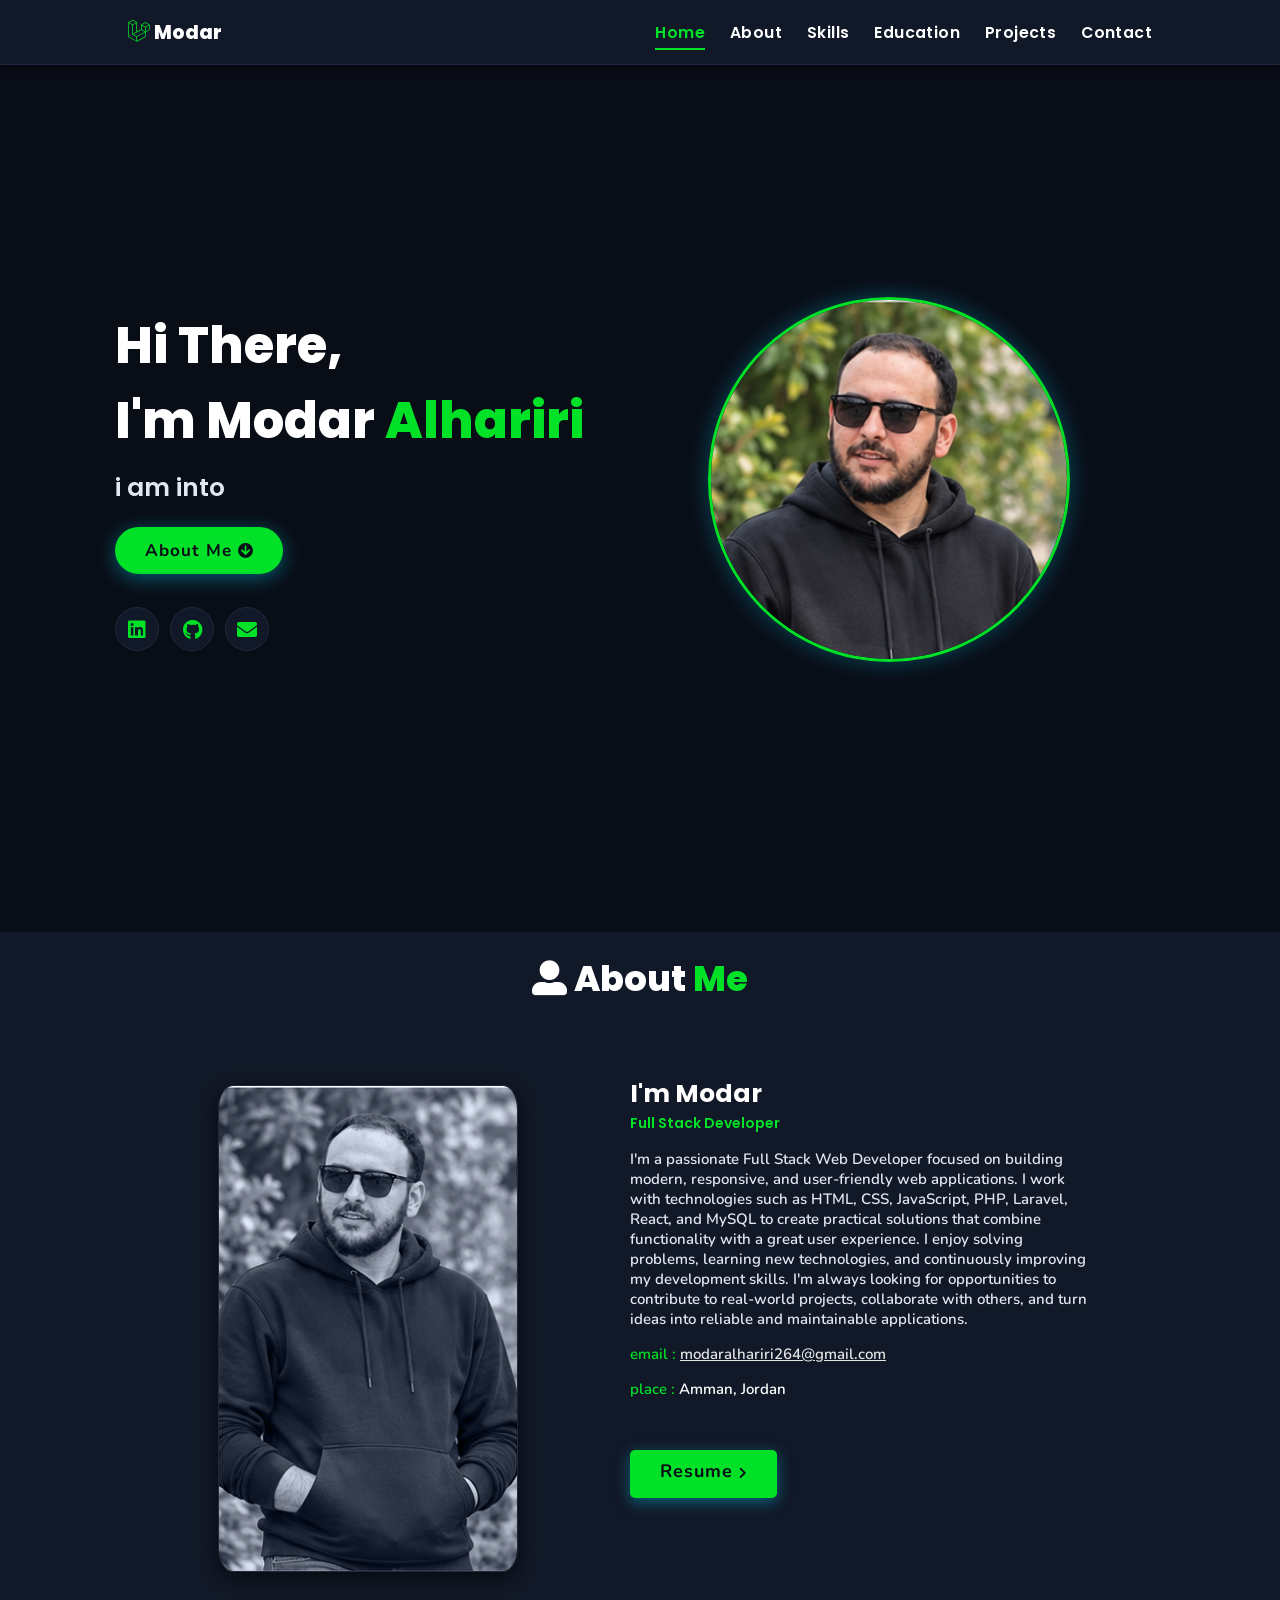
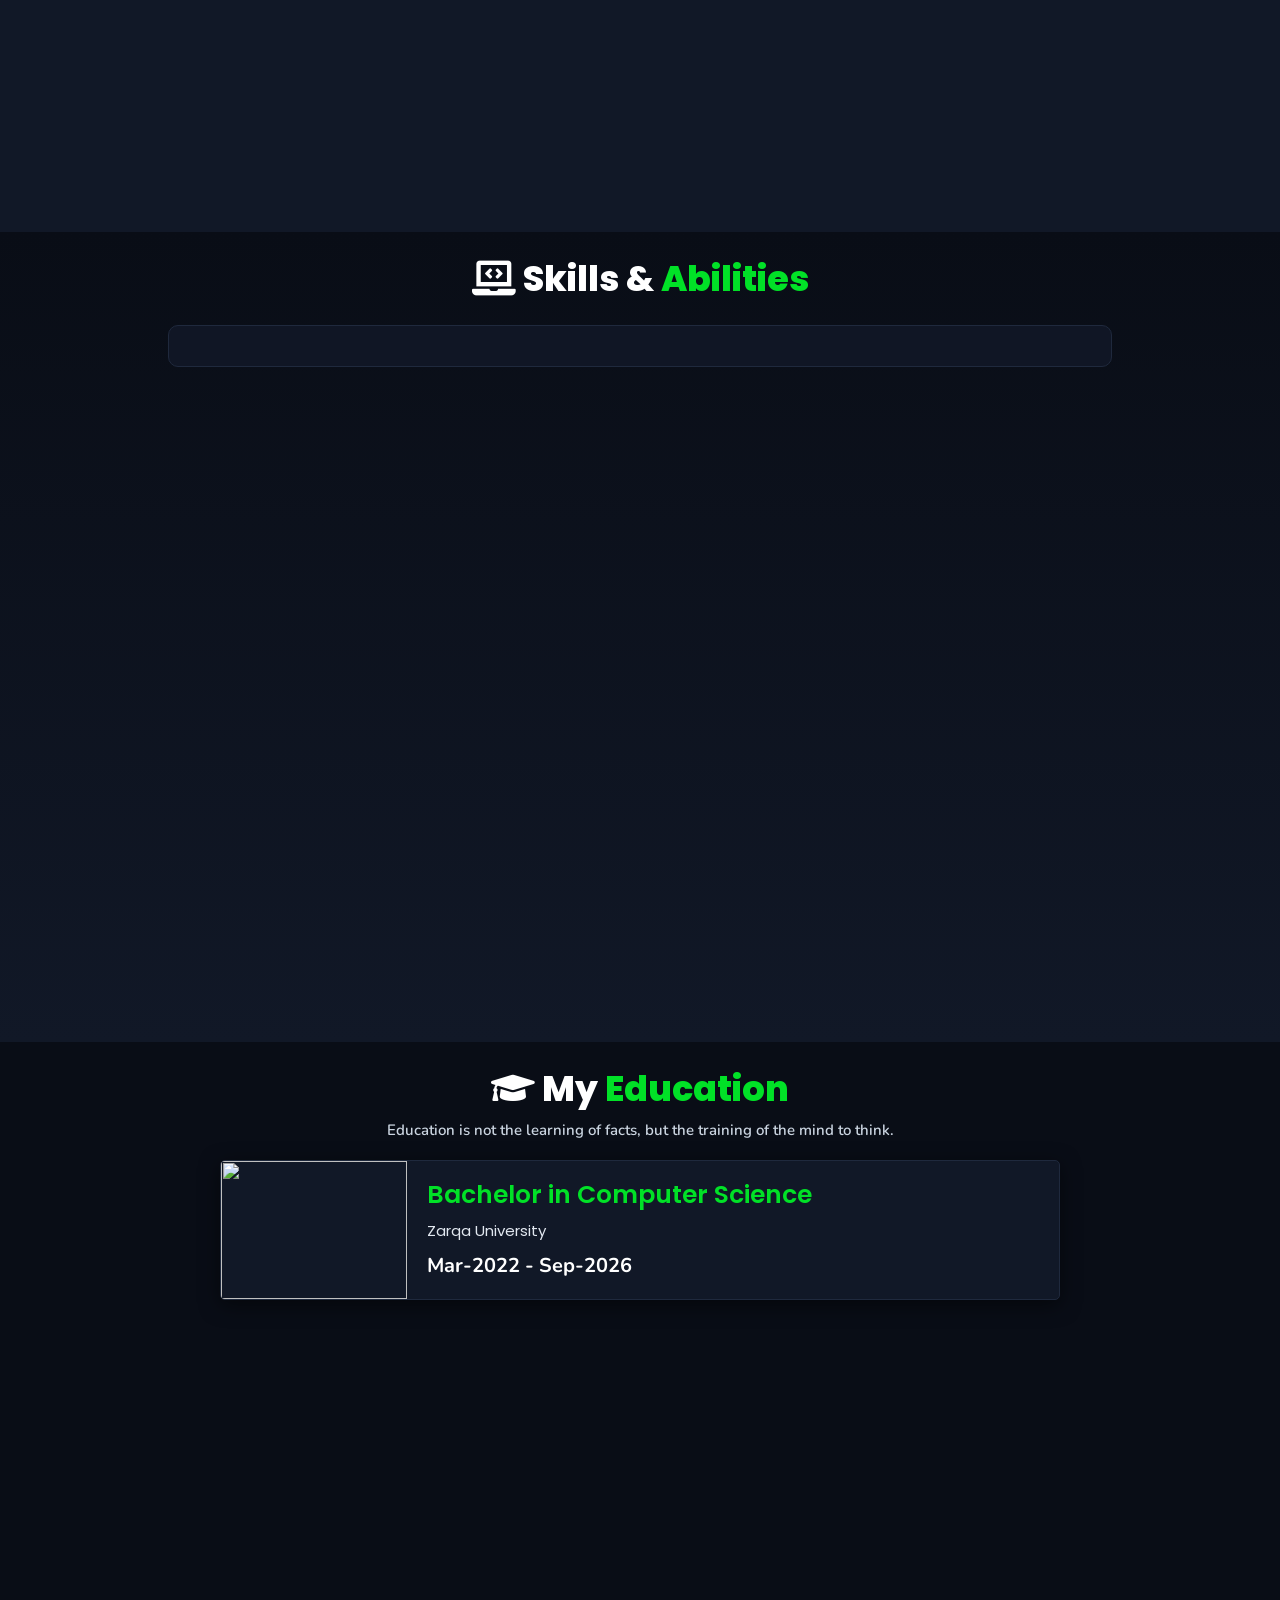
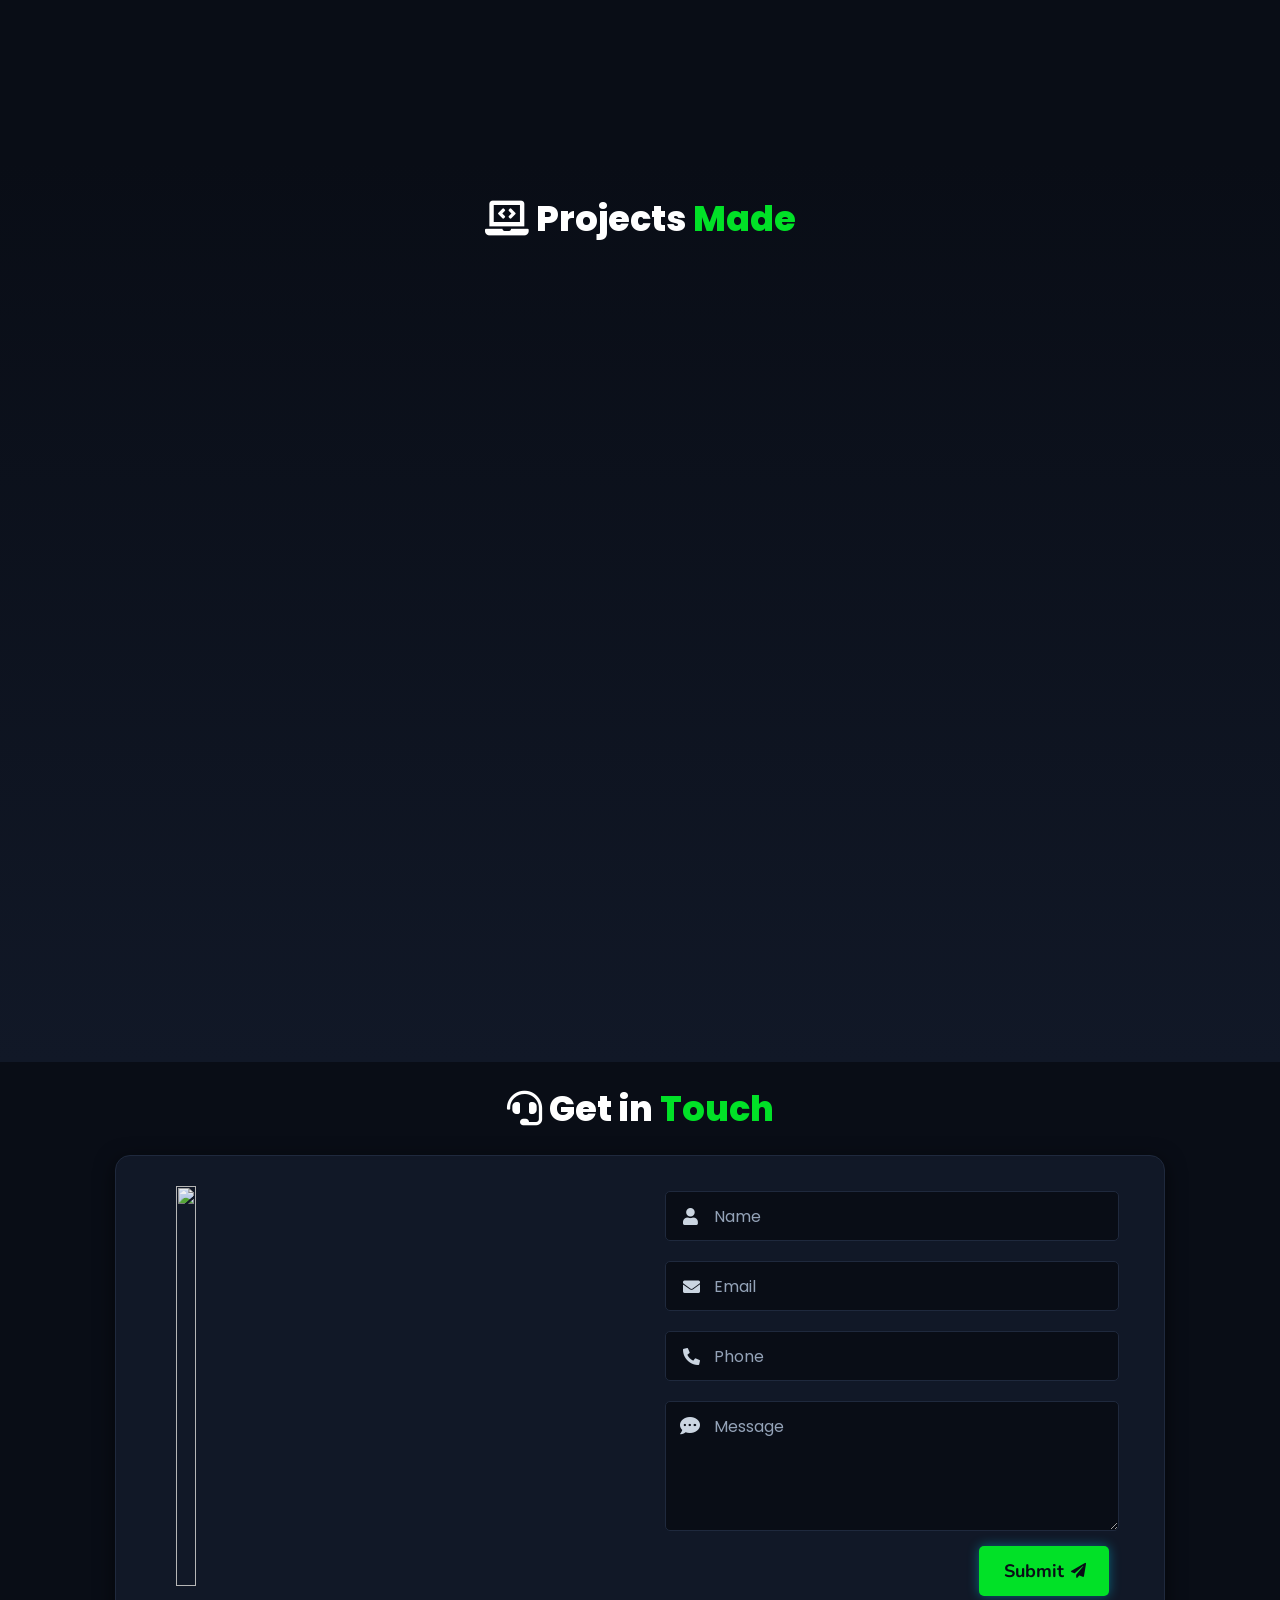
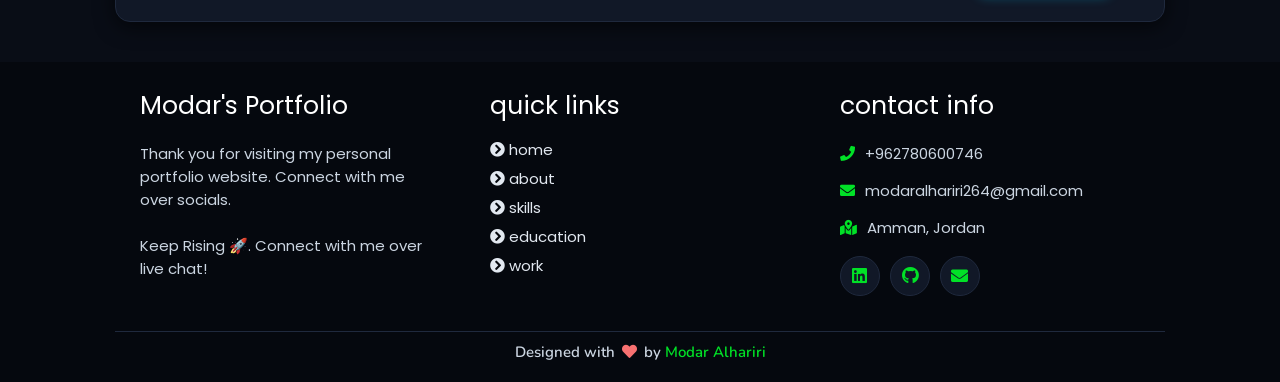
==== commit 0e1075d5: "change design theme and colors" ====
--- a/index.html
+++ b/index.html
@@ -75,7 +75,7 @@
 
 <!-- about section starts -->
 <section class="about" id="about">
-    <h2 class="heading"><i class="fas fa-user-alt"></i> About <span style="color: #FE7F2D;">Me</span></h2>
+    <h2 class="heading"><i class="fas fa-user-alt"></i> About <span >Me</span></h2>
     
     <div class="row">
 
@@ -96,13 +96,13 @@
               <p><span> phone : </span> +91 XXX-XXX-XXXX</p>
             </div> -->
             <div class="box">
-              <p><span> email : </span> <a href="mailto:modaralhariri264@gmail.com" style="color: #233D4D; text-decoration: underline;">modaralhariri264@gmail.com</a></p>
+              <p><span> email : </span> <a href="mailto:modaralhariri264@gmail.com" style="color: #e4e4e4; text-decoration: underline;">modaralhariri264@gmail.com</a></p>
               <p><span> place : </span> Amman, Jordan </p>
             </div>
         </div>
         
         <div class="resumebtn">
-            <a href="https://drive.google.com/file/d/1rZiXl562q7aVyk1kJ2nO85YBAq8ixTiw/view" target="_blank" class="btn"><span>Resume</span>
+            <a href="https://drive.google.com/file/d/1uOiqWhH5Gq6u4VygoLJ36Mtpa_XkRh9-/view?usp=drive_link" target="_blank" class="btn"><span>Resume</span>
                 <i class="fas fa-chevron-right"></i>
             </a>
         </div>
@@ -136,7 +136,7 @@
 <!-- education section starts -->
 <section class="education" id="education">
 
-  <h1 class="heading"><i class="fas fa-graduation-cap"></i> My <span style="color: #FE7F2D;">Education</span></h1>
+  <h1 class="heading"><i class="fas fa-graduation-cap"></i> My <span >Education</span></h1>
 
     <p class="qoute">Education is not the learning of facts, but the training of the mind to think.</p>
 
@@ -298,7 +298,7 @@
 <!-- contact section starts -->
 <section class="contact" id="contact">
   
-  <h2 class="heading"><i class="fas fa-headset"></i> Get in <span style="color: #FE7F2D;">Touch</span></h2>
+  <h2 class="heading"><i class="fas fa-headset"></i> Get in <span >Touch</span></h2>
 
   <div class="container">
     <div class="content">
--- a/assets/css/style.css
+++ b/assets/css/style.css
@@ -8,7 +8,6 @@
   text-decoration: none;
   outline: none;
   border: none;
-  /* text-transform: capitalize; */
   transition: all 0.2s linear;
 }
 html {
@@ -17,13 +16,14 @@
   scroll-behavior: smooth;
 }
 body {
-  background: #f7f7f7;
+  background: #090d16; /* خلفية داكنة عميقة جداً لزيادة التباين */
+  color: #ffffff; /* نص أبيض ناصع وواضح تماماً */
   font-family: "Poppins", sans-serif;
 }
 
 *::selection {
-  background: #00ae1a;
-  color: #fff;
+  background: #01e127;
+  color: #090d16;
 }
 
 html {
@@ -34,10 +34,11 @@
   width: 0.8rem;
 }
 html::-webkit-scrollbar-track {
-  background: rgb(235, 202, 245);
+  background: #090d16;
 }
 html::-webkit-scrollbar-thumb {
-  background: #00af38;
+  background: #01e127;
+  border-radius: 4px;
 }
 
 /* pre loader start */
@@ -46,7 +47,7 @@
   top: 0;
   left: 0;
   z-index: 10000;
-  background: #e6eff1;
+  background: #090d16;
   display: flex;
   align-items: center;
   justify-content: center;
@@ -70,8 +71,9 @@
   justify-content: space-between;
   padding: 1.7rem 10%;
   height: 6.5rem;
-  background-color: #fff;
-  box-shadow: 0 1px 4px rgba(146, 161, 176, 0.3);
+  background-color: #111827;
+  box-shadow: 0 2px 10px rgba(0, 0, 0, 0.6);
+  border-bottom: 1px solid #1f293d;
 }
 section {
   min-height: 100vh;
@@ -79,24 +81,25 @@
 }
 .heading {
   font-size: 3.5rem;
-  color: rgb(32, 32, 32);
+  color: #ffffff;
   font-weight: 800;
   text-align: center;
 }
 .heading span {
-  color: rgb(115, 3, 167);
+  color: #01e127;
 }
 header .logo {
   font-size: 1.9rem;
   font-weight: 800;
   text-decoration: none;
-  color: #0e2431;
+  color: #ffffff;
 }
 header .logo i {
   font-size: 2.2rem;
+  color: #01e127;
 }
 header .logo:hover {
-  color: #FE7F2D;
+  color: #01e127;
 }
 header .navbar ul {
   list-style: none;
@@ -109,7 +112,7 @@
 }
 header .navbar ul li a {
   font-size: 1.57rem;
-  color: #000000;
+  color: #ffffff; /* نص أبيض واضح في القائمة */
   font-weight: 600;
   text-decoration: none;
   letter-spacing: 0.04rem;
@@ -117,8 +120,8 @@
 }
 header .navbar ul li a.active,
 header .navbar ul li a:hover {
-  color: #FE7F2D;
-  border-bottom: 0.2rem solid #FE7F2D;
+  color: #01e127;
+  border-bottom: 0.2rem solid #01e127;
   padding: 0.5rem 0;
 }
 /* navbar ends */
@@ -127,7 +130,7 @@
 #menu {
   font-size: 3rem;
   cursor: pointer;
-  color: rgb(23, 63, 2);
+  color: #01e127;
   display: none;
 }
 @media (max-width: 768px) {
@@ -142,7 +145,8 @@
     height: 100%;
     text-align: left;
     align-items: flex-start;
-    background-color: #0e0f31;
+    background-color: #111827;
+    border-left: 1px solid #1f293d;
   }
   header .navbar ul {
     flex-flow: column;
@@ -159,15 +163,15 @@
     display: block;
     padding: 1rem;
     text-align: left;
-    color: #fff;
+    color: #ffffff;
     font-size: 2rem;
   }
   header .navbar ul li a.active,
   header .navbar ul li a:hover {
     padding: 1rem;
-    color: #fff;
+    color: #01e127;
     border-radius: 0.5rem;
-    border-bottom: 0.5rem solid #6D0808;
+    border-bottom: 0.5rem solid #01e127;
   }
   .fa-times {
     transform: rotate(180deg);
@@ -186,6 +190,7 @@
   gap: 1.5rem;
   min-height: 100vh;
   align-items: center;
+  background: #090d16;
 }
 .home #particles-js {
   position: absolute;
@@ -215,31 +220,32 @@
   width: 70%;
   margin-left: 6rem;
   border-radius: 50%;
-  box-shadow: 0 2px 8px rgba(0, 0, 0, 0.3);
+  box-shadow: 0 0 25px rgba(0, 216, 255, 0.3);
   cursor: pointer;
+  border: 3px solid #01e127;
 }
 .home .image img:hover {
-  box-shadow: 0 5px 15px rgba(0, 0, 0, 0.5);
+  box-shadow: 0 0 35px rgba(0, 216, 255, 0.5);
 }
 .home .content h2 {
   font-size: 5rem;
   font-weight: 800;
-  color: #002057;
+  color: #ffffff;
 }
 .home .content h2 span {
   font-size: 5rem;
   font-weight: 800;
-  color: #ff7b00;
+  color: #01e127;
 }
 .home .content p {
   font-size: 2.5rem;
-  color: #000;
+  color: #e2e8f0; /* نص عالي الوضوح للفقرة الترحيبية */
   font-weight: 600;
   padding: 1rem 0;
 }
 .home .content p span {
   font-size: 2.5rem;
-  color: #FE7F2D;
+  color: #01e127;
   font-weight: 600;
   padding: 1rem 0;
 }
@@ -250,10 +256,11 @@
   padding: 1.6rem 3rem;
   border-radius: 4em;
   transition: 0.5s;
-  color: #fff;
-  background: #FE7F2D;
-  box-shadow: 0px 5px 18px #233D4D;
+  color: #090d16;
+  background: #01e127;
+  box-shadow: 0px 4px 20px rgba(0, 216, 255, 0.4);
   font-family: "Nunito", sans-serif;
+  font-weight: 700;
 }
 .home .btn span {
   font-weight: 700;
@@ -266,7 +273,9 @@
   transition: 0.3s;
 }
 .home .btn:hover {
-  background: #1a047e;
+  background: #ffffff;
+  color: #090d16;
+  box-shadow: 0px 6px 25px rgba(255, 255, 255, 0.5);
 }
 .home .btn:hover i {
   transform: translateX(5px);
@@ -289,37 +298,43 @@
   font-size: 2rem;
   display: inline-block;
   line-height: 44px;
-  color: #00d9ff;
-  background-color: #09011b;
+  color: #01e127;
+  background-color: #111827;
   width: 44px;
   height: 44px;
   text-align: center;
   margin-right: 8px;
   border-radius: 100%;
-  -webkit-transition: all 0.2s linear;
-  -o-transition: all 0.2s linear;
+  border: 1px solid #1f293d;
   transition: all 0.2s linear;
 }
 .social-icons a:active,
 .social-icons a:focus,
 .social-icons a:hover {
-  color: #fff;
-  background-color: #0685da;
+  color: #090d16;
+  background-color: #01e127;
+  border-color: #01e127;
+  box-shadow: 0 0 12px rgba(0, 216, 255, 0.5);
 }
 .social-icons a.github:hover {
-  background-color: #0e0e0e;
+  background-color: #ffffff;
+  color: #090d16;
 }
 .social-icons a.twitter:hover {
   background-color: #00aced;
+  color: #fff;
 }
 .social-icons a.linkedin:hover {
   background-color: #007bb6;
+  color: #fff;
 }
 .social-icons a.dev:hover {
-  background-color: #070707;
+  background-color: #ffffff;
+  color: #090d16;
 }
 .social-icons a.instagram:hover {
   background-color: #ee00da;
+  color: #fff;
 }
 /* social icons end */
 
@@ -346,7 +361,7 @@
 
 /* about section starts */
 .about {
-  background: rgb(255, 255, 255);
+  background: #111827;
 }
 .about .row {
   display: flex;
@@ -364,25 +379,28 @@
   width: 30rem;
   height: auto;
   border-radius: 5%;
-  box-shadow: 0 5px 10px rgba(0, 0, 0, 0.6);
+  box-shadow: 0 5px 20px rgba(0, 0, 0, 0.7);
   mix-blend-mode: luminosity;
   transition: 0.3s;
   cursor: pointer;
+  border: 1px solid #1f293d;
 }
 .about .row .image img:hover {
   mix-blend-mode: normal;
+  border-color: #01e127;
+  box-shadow: 0 0 20px rgba(0, 216, 255, 0.4);
 }
 .about .row .content {
   flex: 1 1 45rem;
   padding: 3rem;
 }
 .about .row .content h3 {
-  color: rgb(27, 27, 27);
+  color: #ffffff;
   font-size: 2.5rem;
 }
 .about .row .content .tag {
   font-size: 1.4rem;
-  color: #FE7F2D;
+  color: #01e127;
   font-weight: 600;
   margin-top: 1rem;
 }
@@ -392,6 +410,7 @@
   font-family: "Nunito";
   font-weight: 600;
   text-transform: none;
+  color: #e2e8f0; /* لون نص واضح جداً داخل قسم نبذة عني */
 }
 .about .row .content .box-container {
   display: flex;
@@ -402,9 +421,10 @@
 }
 .about .row .content .box-container .box p {
   text-transform: none;
+  color: #ffffff;
 }
 .about .row .content .box-container .box p span {
-  color: #FE7F2D;
+  color: #01e127;
 }
 .resumebtn {
   margin-top: 6rem;
@@ -413,13 +433,14 @@
   padding: 1.7rem 3rem;
   border-radius: 0.5em;
   transition: 0.3s;
-  color: #fff;
-  background: #FE7F2D;
-  box-shadow: 0px 5px 10px rgba(48, 68, 247, 0.6);
+  color: #090d16;
+  background: #01e127;
+  box-shadow: 0px 4px 15px rgba(0, 216, 255, 0.4);
   font-family: "Nunito", sans-serif;
+  font-weight: 700;
 }
 .resumebtn .btn span {
-  font-weight: 600;
+  font-weight: 700;
   font-size: 1.8rem;
   letter-spacing: 0.1rem;
 }
@@ -429,7 +450,9 @@
   transition: 0.3s;
 }
 .resumebtn .btn:hover {
-  background: #1a047e;
+  background: #ffffff;
+  color: #090d16;
+  box-shadow: 0px 6px 20px rgba(255, 255, 255, 0.4);
 }
 .resumebtn .btn:hover i {
   transform: translateX(5px);
@@ -461,22 +484,23 @@
 /* skills section starts */
 .skills {
   min-height: 90vh;
-  background: linear-gradient(to bottom, #233D4D, #FE7F2D);
+  background: linear-gradient(to bottom, #090d16, #111827);
 }
 .skills h2 {
   color: #fff;
 }
 .skills .heading span {
-  color: #FE7F2D;
+  color: #01e127;
 }
 .skills .container {
-  background: rgba(0, 0, 22, 0.4);
+  background: rgba(17, 24, 39, 0.9);
   color: #fff;
   border-radius: 1rem;
   padding: 2rem;
   width: 90%;
   margin: auto;
   margin-top: 2rem;
+  border: 1px solid #1f293d;
 }
 .skills .container .row {
   display: grid;
@@ -488,13 +512,15 @@
   margin-bottom: 15px;
   padding: 10px;
   border-radius: 1rem;
-  box-shadow: 0 4px 10px rgba(0, 0, 0, 0.2);
-  background: rgba(0, 0, 22, 0.9);
+  box-shadow: 0 4px 10px rgba(0, 0, 0, 0.4);
+  background: #090d16;
+  border: 1px solid #1f293d;
   transition: 0.2s;
 }
 .skills .container .bar:hover {
-  box-shadow: 0 8px 10px rgba(0, 2, 68, 0.8) !important;
-  background-color: rgba(0, 0, 0, 0.9) !important;
+  box-shadow: 0 0 18px rgba(0, 216, 255, 0.3) !important;
+  border-color: #01e127 !important;
+  background-color: #111827 !important;
 }
 .skills .container .bar .info {
   display: flex;
@@ -505,12 +531,14 @@
 }
 .skills .container .bar .info i {
   font-size: 4rem;
+  color: #01e127;
 }
 .skills .container .bar .info span {
   font-size: 2rem;
   font-weight: 500;
   font-family: "Poppins";
   margin-left: 0.5rem;
+  color: #ffffff; /* اسم المهارة أبيض واضح تماماً */
 }
 /* skills media queries starts*/
 @media screen and (max-width: 600px) {
@@ -534,7 +562,7 @@
 
 /* education section starts */
 .education {
-  background: #e5ecfb;
+  background: #090d16;
   min-height: 80vh;
 }
 .education .qoute {
@@ -543,6 +571,7 @@
   font-family: "Nunito", sans-serif;
   font-weight: 600;
   margin-top: 0.5rem;
+  color: #cbd5e1;
 }
 .education .box-container {
   display: flex;
@@ -556,17 +585,19 @@
   flex-direction: row;
   width: 80%;
   border-radius: 0.5rem;
-  box-shadow: 0.2rem 0.5rem 1rem rgba(0, 0, 0, 0.2);
+  box-shadow: 0 5px 20px rgba(0, 0, 0, 0.5);
   text-align: center;
   position: relative;
   margin-top: 2rem;
   overflow: hidden;
   transition: 0.3s;
-  background: rgb(252, 252, 252);
+  background: #111827;
+  border: 1px solid #1f293d;
 }
 .education .box-container .box:hover {
-  transform: scale(1.03);
-  box-shadow: 1rem 0.5rem 1.2rem rgba(0, 0, 0, 0.3);
+  transform: scale(1.02);
+  box-shadow: 0 0 20px rgba(0, 216, 255, 0.3);
+  border-color: #01e127;
 }
 .education .box-container .box .image {
   flex: 1 1 20rem;
@@ -588,7 +619,7 @@
 }
 .education .box-container .box .content h3 {
   font-size: 2.5rem;
-  color: #FE7F2D;
+  color: #01e127;
   padding: 0.5rem 0;
   font-weight: 600;
   text-align: left;
@@ -598,10 +629,11 @@
   font-size: 1.5rem;
   margin-left: 1rem;
   text-align: left;
+  color: #e2e8f0; /* نص واضح جداً لوصف التعليم */
 }
 .education h4 {
   font-size: 2rem;
-  color: #233D4D;
+  color: #ffffff;
   text-align: left;
   margin: 1rem;
   font-family: "Nunito", sans-serif;
@@ -641,15 +673,14 @@
 
 /* work section starts */
 .work {
-  /* background: #010124; */
-  background: linear-gradient(to bottom, #000031, #00002c);
+  background: linear-gradient(to bottom, #090d16, #111827);
 }
 .work h2 {
   color: #fff;
   padding: 1rem;
 }
 .work .heading span {
-  color: #FE7F2D;
+  color: #01e127;
 }
 .work .box-container {
   display: flex;
@@ -660,10 +691,11 @@
 .work .box-container .box {
   flex: 1 1 30rem;
   border-radius: 0.5rem;
-  box-shadow: 0 0.5rem 1rem rgba(0, 0, 0, 0.1);
+  box-shadow: 0 5px 20px rgba(0, 0, 0, 0.5);
   position: relative;
   overflow: hidden;
   height: 40rem;
+  border: 1px solid #1f293d;
 }
 .work .box-container .box img {
   height: 100%;
@@ -676,9 +708,10 @@
   position: absolute;
   top: 85%;
   left: 0;
-  background: rgba(255, 255, 255, 0.9);
+  background: rgba(17, 24, 39, 0.96);
   display: flex;
   flex-direction: column;
+  border-top: 1px solid #1f293d;
 }
 .work .box-container .box .content .tag {
   display: flex;
@@ -688,11 +721,12 @@
   height: 4.5rem;
   width: 100%;
   padding-left: 1rem;
-  background: #FE7F2D;
-  color: #EAECF0;
+  background: #01e127;
+  color: #090d16;
 }
 .work .box-container .box .content .tag h3 {
   font-size: 2rem;
+  font-weight: 700;
 }
 .work .box-container .box:hover .content {
   top: 25%;
@@ -705,6 +739,7 @@
 }
 .work .desc p {
   font-size: 1.5rem;
+  color: #e2e8f0; /* نص وصف المشروع واضح تماماً */
 }
 .work .desc .btns {
   display: flex;
@@ -718,12 +753,13 @@
   padding: 1.5rem 2.5rem;
   border-radius: 0.5rem;
   font-size: 1.5rem;
-  color: #fff;
-  background: rgb(12, 12, 12);
+  color: #090d16;
+  background: #01e127;
+  font-weight: 600;
   margin-right: 2rem;
 }
 .work .desc .btns .btn:hover {
-  background: #310ae0f5;
+  background: #ffffff;
 }
 .work .viewall {
   display: flex;
@@ -735,11 +771,12 @@
   padding: 1.6rem 3rem;
   border-radius: 0.5em;
   transition: 0.5s;
-  color: rgb(255, 255, 255);
+  color: #01e127;
   font-weight: 700;
-  border: 2px solid #fff;
-  box-shadow: 0px 5px 10px rgba(65, 84, 241, 0.4);
+  border: 2px solid #01e127;
+  box-shadow: 0 0 15px rgba(0, 216, 255, 0.25);
   text-align: center;
+  background: transparent;
 }
 .work .viewall .btn span {
   font-weight: 600;
@@ -752,8 +789,8 @@
   transition: 0.3s;
 }
 .work .viewall .btn:hover {
-  background: #fff;
-  color: #000;
+  background: #01e127;
+  color: #090d16;
 }
 .work .viewall .btn:hover i {
   transform: translateX(5px);
@@ -770,7 +807,7 @@
   content: "";
   position: absolute;
   width: 6px;
-  background: #020133;
+  background: #1f293d;
   top: 0;
   bottom: 0;
   left: 50%;
@@ -790,15 +827,15 @@
   width: 25px;
   height: 25px;
   right: -17px;
-  background-color: rgb(255, 255, 255);
-  border: 4px solid #ff9f55;
+  background-color: #111827;
+  border: 4px solid #01e127;
   top: 15px;
   border-radius: 50%;
   z-index: 100;
-  font-size: 1.89rem;
+  font-size: 1.4rem;
   text-align: center;
   font-weight: 600;
-  color: #02094b;
+  color: #01e127;
   font-family: "Font Awesome\ 5 Free";
 }
 .experience .left {
@@ -816,9 +853,9 @@
   width: 0;
   z-index: 1;
   right: 30px;
-  border: medium solid #f68c09;
+  border: medium solid #1f293d;
   border-width: 10px 0 10px 10px;
-  border-color: transparent transparent transparent #f68c09;
+  border-color: transparent transparent transparent #1f293d;
 }
 /* arrows pointing left  */
 .experience .right::before {
@@ -829,33 +866,39 @@
   width: 0;
   z-index: 1;
   left: 30px;
-  border: medium solid #f68c09;
+  border: medium solid #1f293d;
   border-width: 10px 10px 10px 0;
-  border-color: transparent #f68c09 transparent transparent;
+  border-color: transparent #1f293d transparent transparent;
 }
 .experience .right::after {
   left: -16px;
 }
 .experience .content {
-  background-color: #f68c09;
+  background-color: #111827;
   position: relative;
   border-radius: 6px;
+  border: 1px solid #1f293d;
+  box-shadow: 0 4px 12px rgba(0, 0, 0, 0.4);
 }
 .experience .content .tag {
   font-size: 1.3rem;
   padding-top: 1.5rem;
   padding-left: 1.5rem;
+  color: #01e127;
+  font-weight: 600;
 }
 .experience .content .desc {
   margin-left: 1.5rem;
   padding-bottom: 1rem;
 }
 .experience .content .desc h3 {
-  font-size: 1.5rem;
-  font-weight: 600;
+  font-size: 1.6rem;
+  font-weight: 600;
+  color: #ffffff; /* عنوان الخبرة أبيض ناصع */
 }
 .experience .content .desc p {
-  font-size: 1.2rem;
+  font-size: 1.3rem;
+  color: #e2e8f0; /* وصف الخبرة واضح تماماً */
 }
 /* view all button */
 .morebtn {
@@ -868,13 +911,14 @@
   padding: 1.6rem 3rem;
   border-radius: 0.5em;
   transition: 0.5s;
-  color: #fff;
-  background: #2506ad;
-  box-shadow: 0px 5px 10px rgba(48, 68, 247, 0.6);
+  color: #090d16;
+  background: #01e127;
+  box-shadow: 0 0 15px rgba(0, 216, 255, 0.3);
   text-align: center;
+  font-weight: 700;
 }
 .morebtn .btn span {
-  font-weight: 600;
+  font-weight: 700;
   font-size: 1.7rem;
   font-family: "Nunito", sans-serif;
 }
@@ -884,7 +928,9 @@
   transition: 0.3s;
 }
 .morebtn .btn:hover {
-  background: #1a047e;
+  background: #ffffff;
+  color: #090d16;
+  box-shadow: 0 0 20px rgba(255, 255, 255, 0.4);
 }
 .morebtn .btn:hover i {
   transform: translateX(5px);
@@ -907,13 +953,13 @@
     padding-right: 2rem;
   }
   .experience .container::after {
-    font-size: 2.2rem;
+    font-size: 1.4rem;
   }
   .experience .container::before {
     left: 61px;
-    border: medium solid #f68c09;
+    border: medium solid #1f293d;
     border-width: 10px 10px 10px 0;
-    border-color: transparent #f68c09 transparent transparent;
+    border-color: transparent #1f293d transparent transparent;
   }
   .experience .left::after {
     left: 15px;
@@ -933,16 +979,17 @@
 
 /* contact section starts */
 .contact {
-  background: #e5ecfb;
+  background: #090d16;
   min-height: 60vh;
 }
 .contact .container {
   max-width: 1050px;
   width: 100%;
-  background: #fff;
+  background: #111827;
   border-radius: 1.5rem;
-  margin: 2rem 5rem;
-  box-shadow: 0 5px 10px rgba(0, 0, 0, 0.15);
+  margin: 2rem auto;
+  box-shadow: 0 5px 20px rgba(0, 0, 0, 0.6);
+  border: 1px solid #1f293d;
 }
 .contact .container .content {
   display: flex;
@@ -958,6 +1005,7 @@
   width: 100%;
   height: 40rem;
   position: relative;
+  filter: brightness(0.95);
 }
 .contact .content form {
   width: 45%;
@@ -979,7 +1027,7 @@
   position: absolute;
   top: 50%;
   left: 18px;
-  color: rgb(51, 51, 51);
+  color: #cbd5e1; /* أيقونات الفورم واضحة تماماً */
   font-size: 17px;
   pointer-events: none;
   transform: translateY(-50%);
@@ -993,21 +1041,22 @@
   font-size: 16px;
   font-family: "Poppins", sans-serif;
   border-radius: 5px;
-  border: 1px solid rgb(51, 51, 51);
-  background: #e5ecfb;
+  border: 1px solid #1f293d;
+  background: #090d16;
+  color: #ffffff; /* نص المدخلات أبيض واضح */
 }
 .field input::placeholder,
 .message textarea::placeholder {
-  color: rgb(51, 51, 51);
+  color: #94a3b8; /* لون الـ placeholder واضح ومقروء */
 }
 .field input:focus,
 .message textarea:focus {
   padding-left: 47px;
-  border: 2px solid #FE7F2D;
+  border: 2px solid #01e127;
 }
 .field input:focus ~ i,
 .message textarea:focus ~ i {
-  color: #FE7F2D;
+  color: #01e127;
 }
 form .message {
   position: relative;
@@ -1035,20 +1084,23 @@
   flex-direction: row-reverse;
 }
 .button-area button {
-  color: #fff;
+  color: #090d16;
   border: none;
   outline: none;
   font-size: 1.8rem;
   cursor: pointer;
   border-radius: 5px;
   padding: 13px 25px;
-  background: #FE7F2D;
-  box-shadow: 0px 5px 10px rgba(48, 68, 247, 0.6);
+  background: #01e127;
+  box-shadow: 0 0 12px rgba(0, 216, 255, 0.4);
   transition: 0.3s ease;
   font-family: "Nunito", sans-serif;
+  font-weight: 700;
 }
 .button-area button:hover {
-  background: #421cecf5;
+  background: #ffffff;
+  color: #090d16;
+  box-shadow: 0 0 18px rgba(255, 255, 255, 0.5);
 }
 .button-area span {
   font-size: 17px;
@@ -1061,7 +1113,7 @@
   left: 2px;
   font-size: 1.5rem;
   transition: 0.3s;
-  color: #fff;
+  color: #090d16;
 }
 .button-area button:hover i {
   left: 8px;
@@ -1092,7 +1144,7 @@
 .footer {
   min-height: auto;
   padding-top: 0;
-  background: rgb(0, 1, 43);
+  background: #05080e;
 }
 .footer .box-container {
   display: flex;
@@ -1105,28 +1157,28 @@
 }
 .footer .box-container .box h3 {
   font-size: 2.5rem;
-  color: #fff;
+  color: #ffffff;
   padding-bottom: 1rem;
   font-weight: normal;
 }
 .footer .box-container .box p {
   font-size: 1.5rem;
-  color: #ccc;
+  color: #cbd5e1; /* النصوص في الفوتر واضحة جداً */
   padding: 0.7rem 0;
   text-transform: none;
 }
 .footer .box-container .box p i {
   padding-right: 1rem;
-  color: #FE7F2D;
+  color: #01e127;
 }
 .footer .box-container .box a {
   font-size: 1.5rem;
-  color: rgb(238, 238, 238);
+  color: #e2e8f0;
   padding: 0.3rem 0;
   display: block;
 }
 .footer .box-container .box a:hover {
-  color: #FE7F2D;
+  color: #01e127;
 }
 .footer .box-container .box .share {
   display: flex;
@@ -1142,15 +1194,16 @@
   font-size: 1.7rem;
   margin-right: 1rem;
   transition: 0.2s;
-  background: rgb(230, 230, 230);
-  color: #02094b;
-  border: none;
+  background: #111827;
+  color: #01e127;
+  border: 1px solid #1f293d;
 }
 .footer .box-container .box .share a:hover {
-  background: transparent;
+  background: #01e127;
   transform: scale(0.98);
-  border: 0.1rem solid rgb(180, 178, 178);
-  color: #ffae00;
+  border-color: #01e127;
+  color: #090d16;
+  box-shadow: 0 0 12px rgba(0, 216, 255, 0.4);
 }
 .footer .credit {
   padding: 1rem 0 0 0;
@@ -1158,14 +1211,14 @@
   font-size: 1.5rem;
   font-family: "Nunito", sans-serif;
   font-weight: 600;
-  color: #fff;
-  border-top: 0.1rem solid #fff3;
+  color: #cbd5e1;
+  border-top: 0.1rem solid #1f293d;
 }
 .footer .credit a {
-  color: #ffae00;
+  color: #01e127;
 }
 .footer .fa {
-  color: #e90606;
+  color: #f87171;
   margin: 0 0.3rem;
   font-size: 1.5rem;
   animation: pound 0.35s infinite alternate;
@@ -1214,11 +1267,12 @@
   right: 2rem;
   padding: 1rem 1.5rem;
   font-size: 2rem;
-  background: #FE7F2D;
-  color: rgb(13, 0, 44);
+  background: #01e127;
+  color: #090d16;
   border-radius: 50%;
   transition: 1s linear;
   z-index: 1000;
+  box-shadow: 0 0 15px rgba(0, 216, 255, 0.4);
 }
 #scroll-top.active {
   top: calc(100% - 12rem);
@@ -1237,8 +1291,8 @@
     padding: 6px 12px;
     font-size: 1.3rem;
     border-radius: 20px;
-    background: #001e53;
-    color: #fcfdff;
-    border: 1px solid #c7d9f8;
+    background: #111827;
+    color: #01e127;
+    border: 1px solid #1f293d;
     font-weight: 500;
 }
